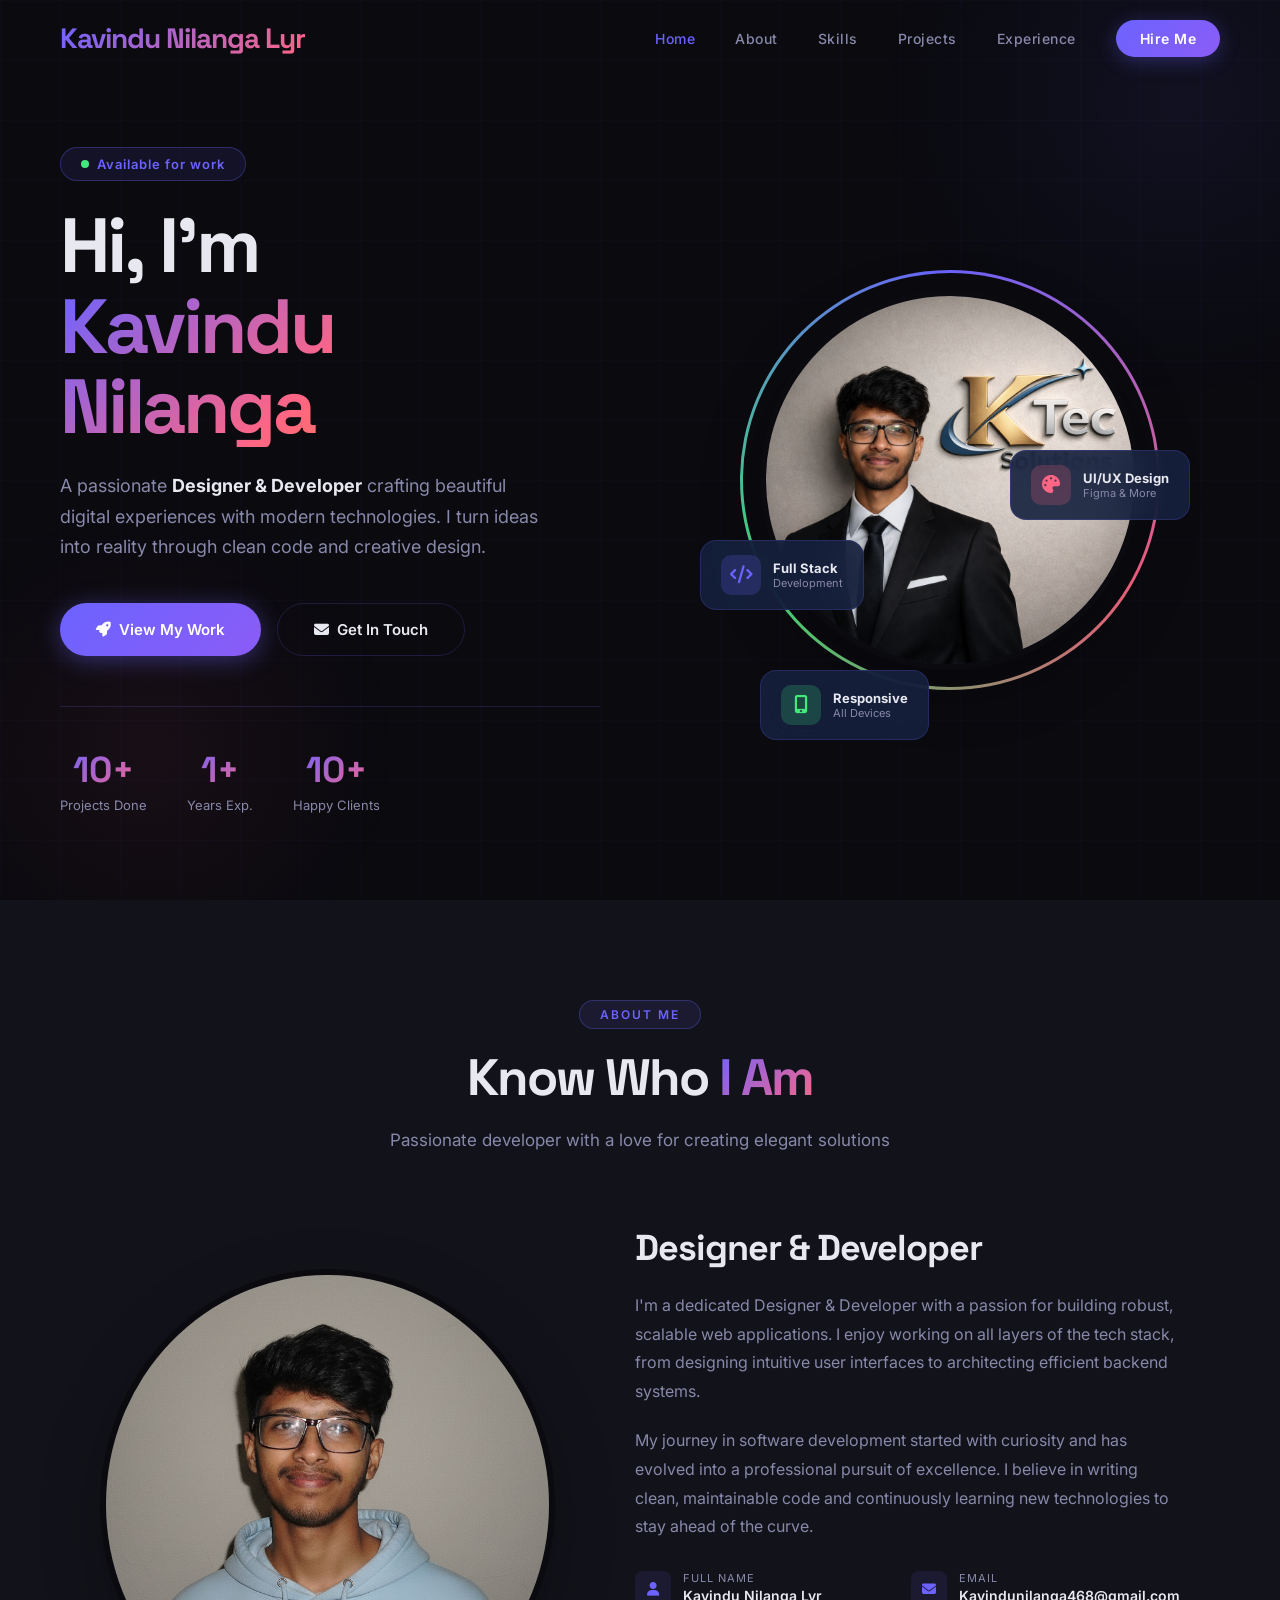
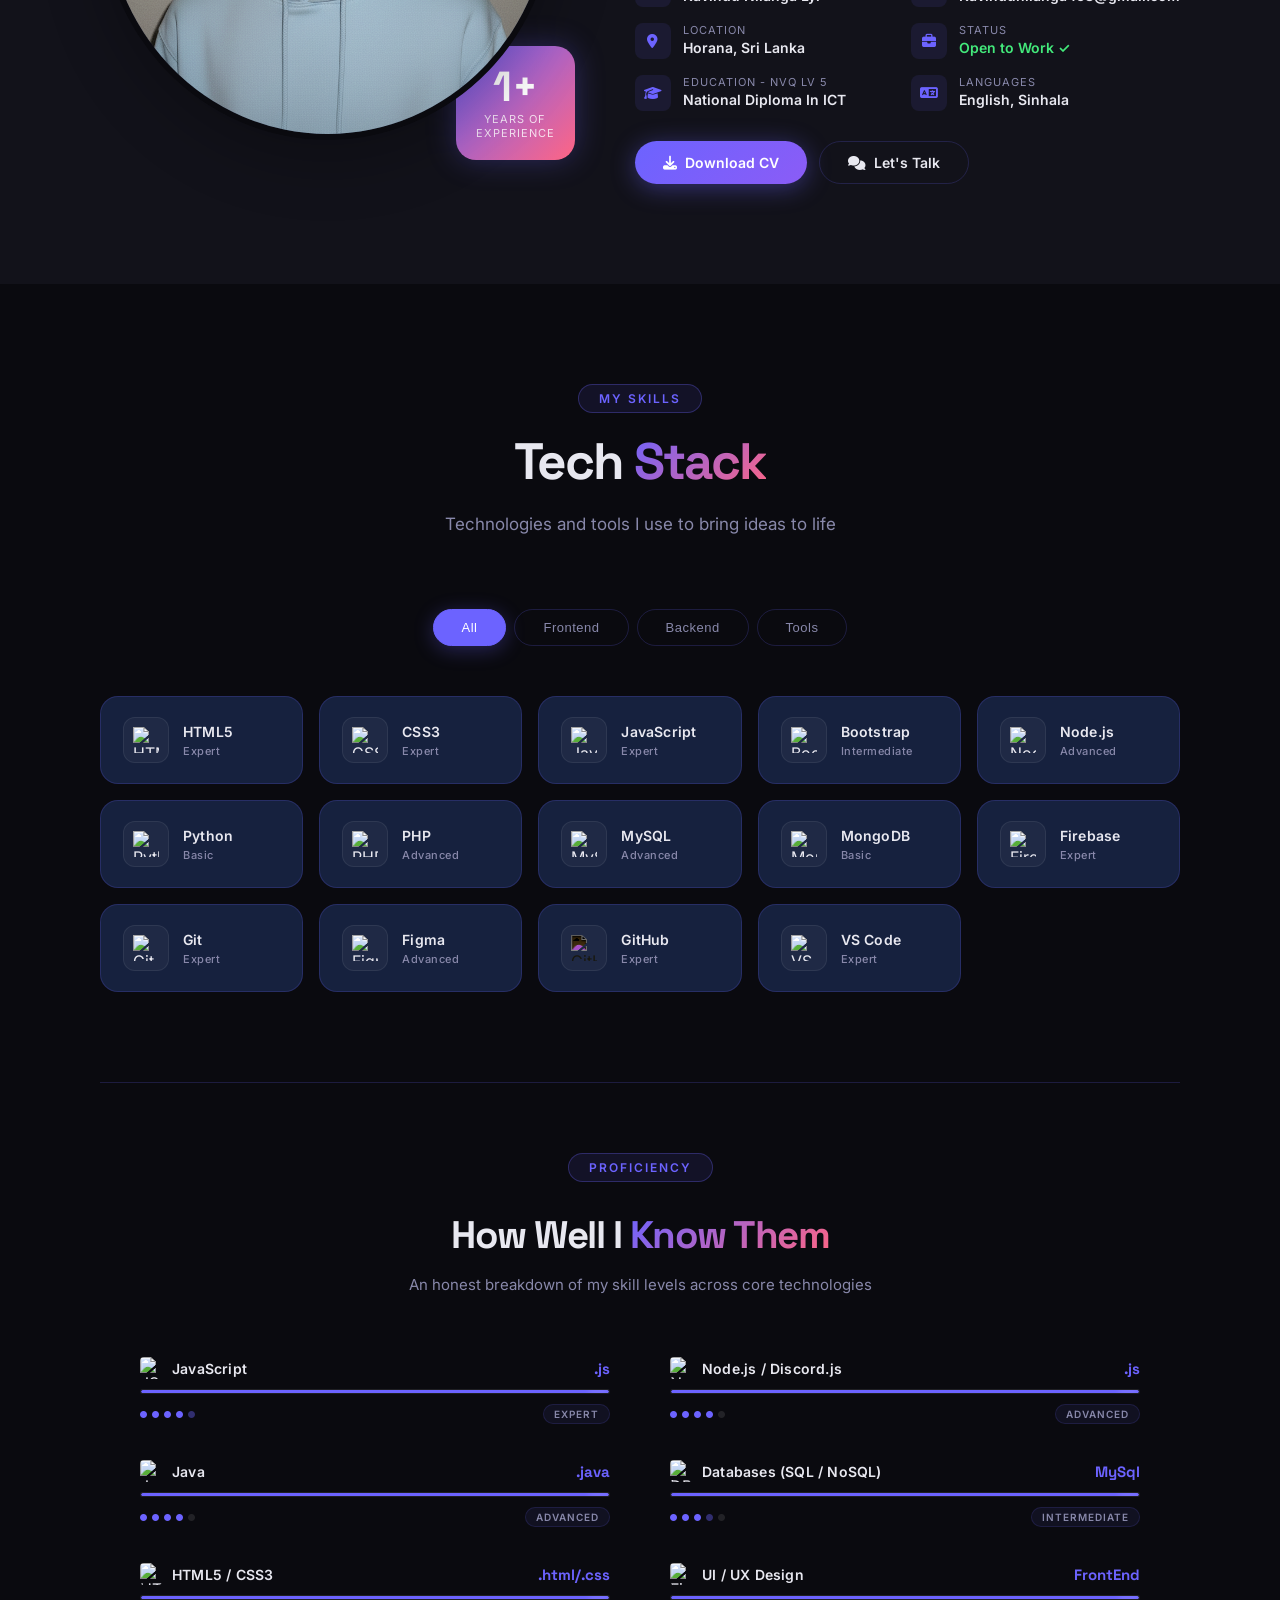
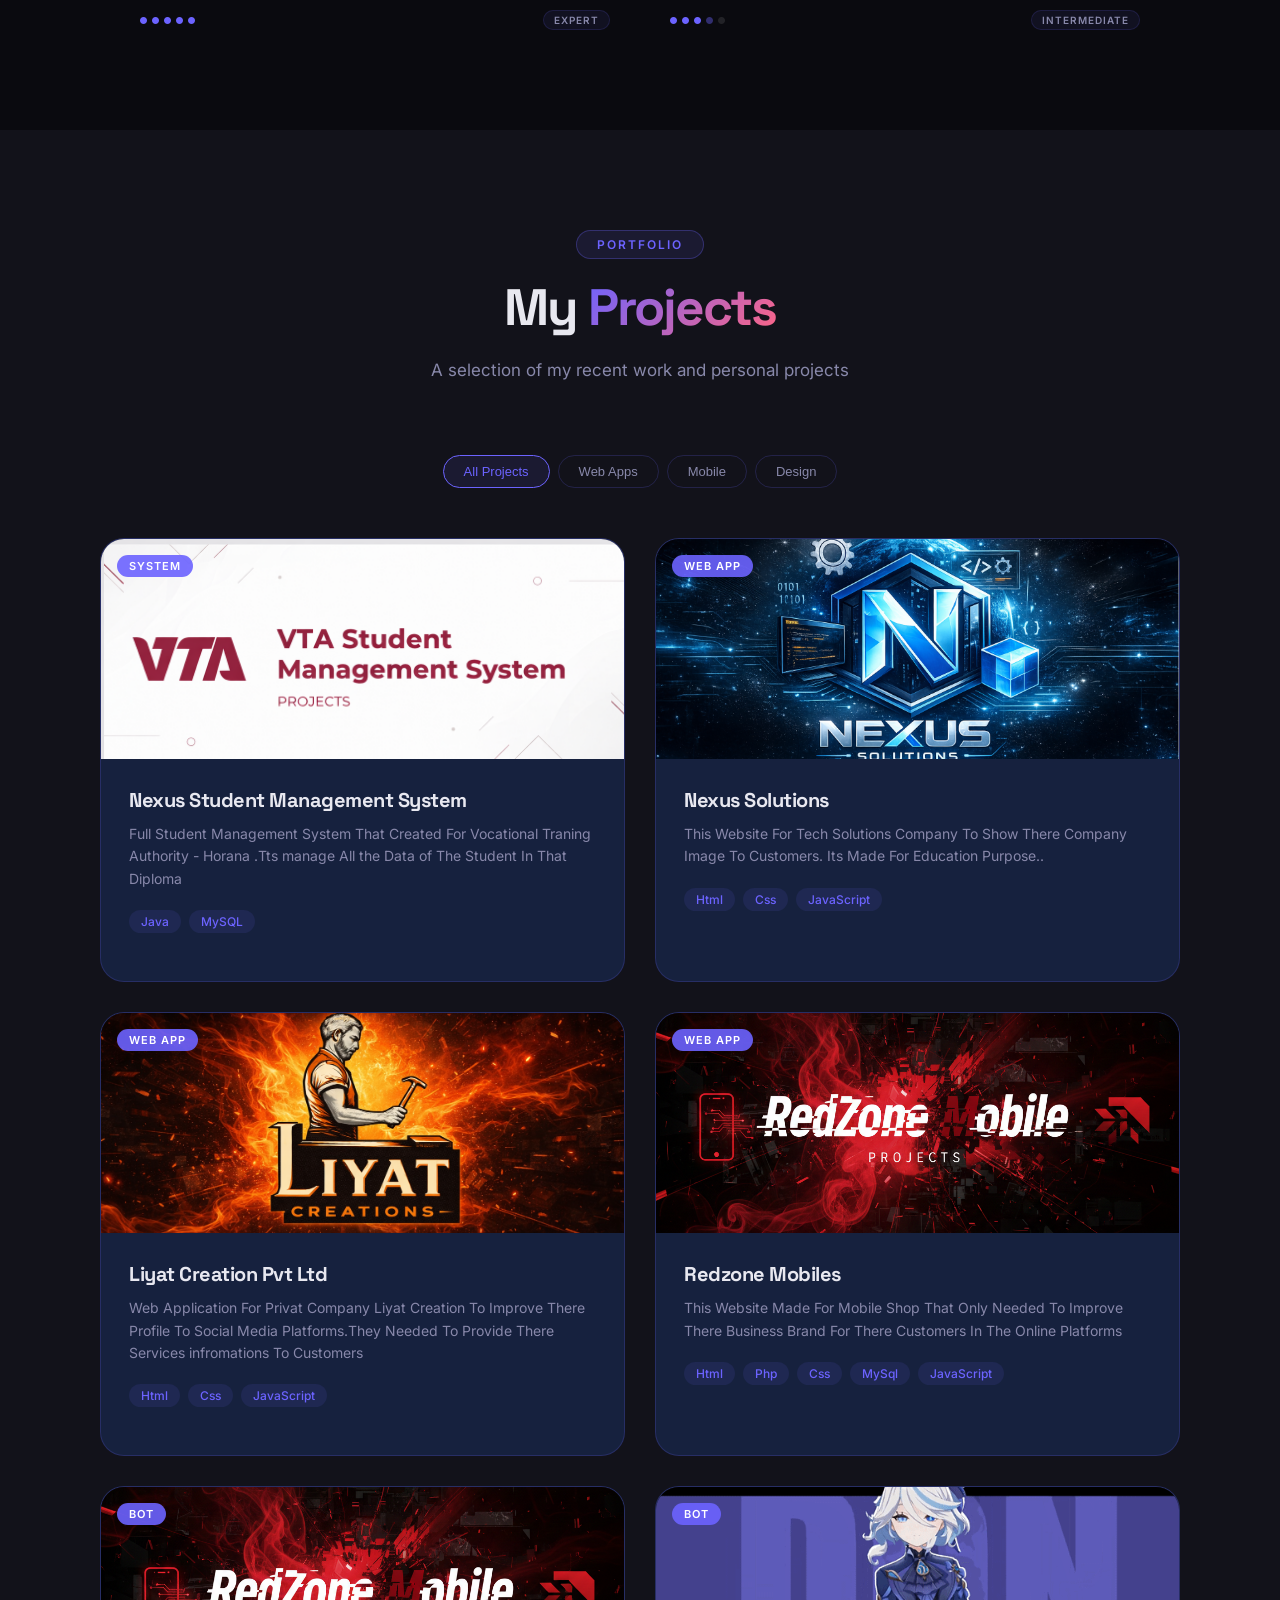
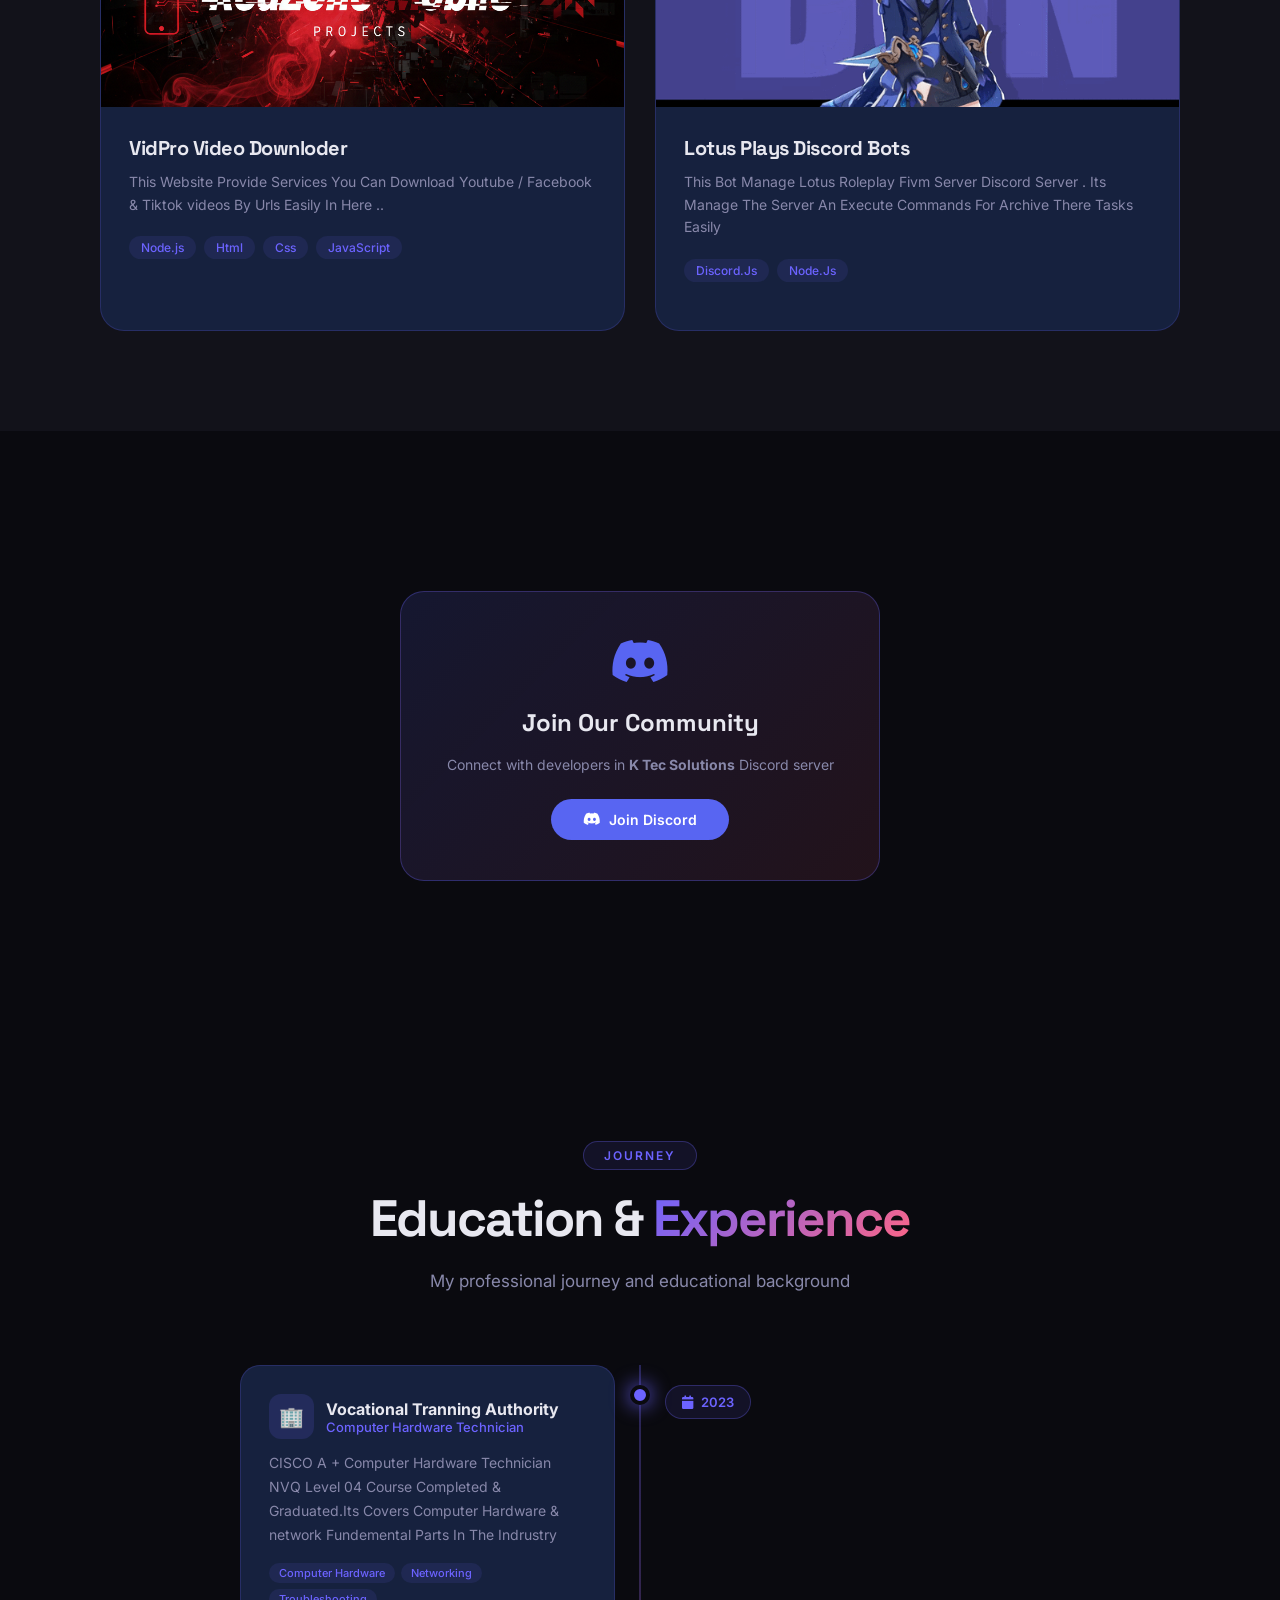
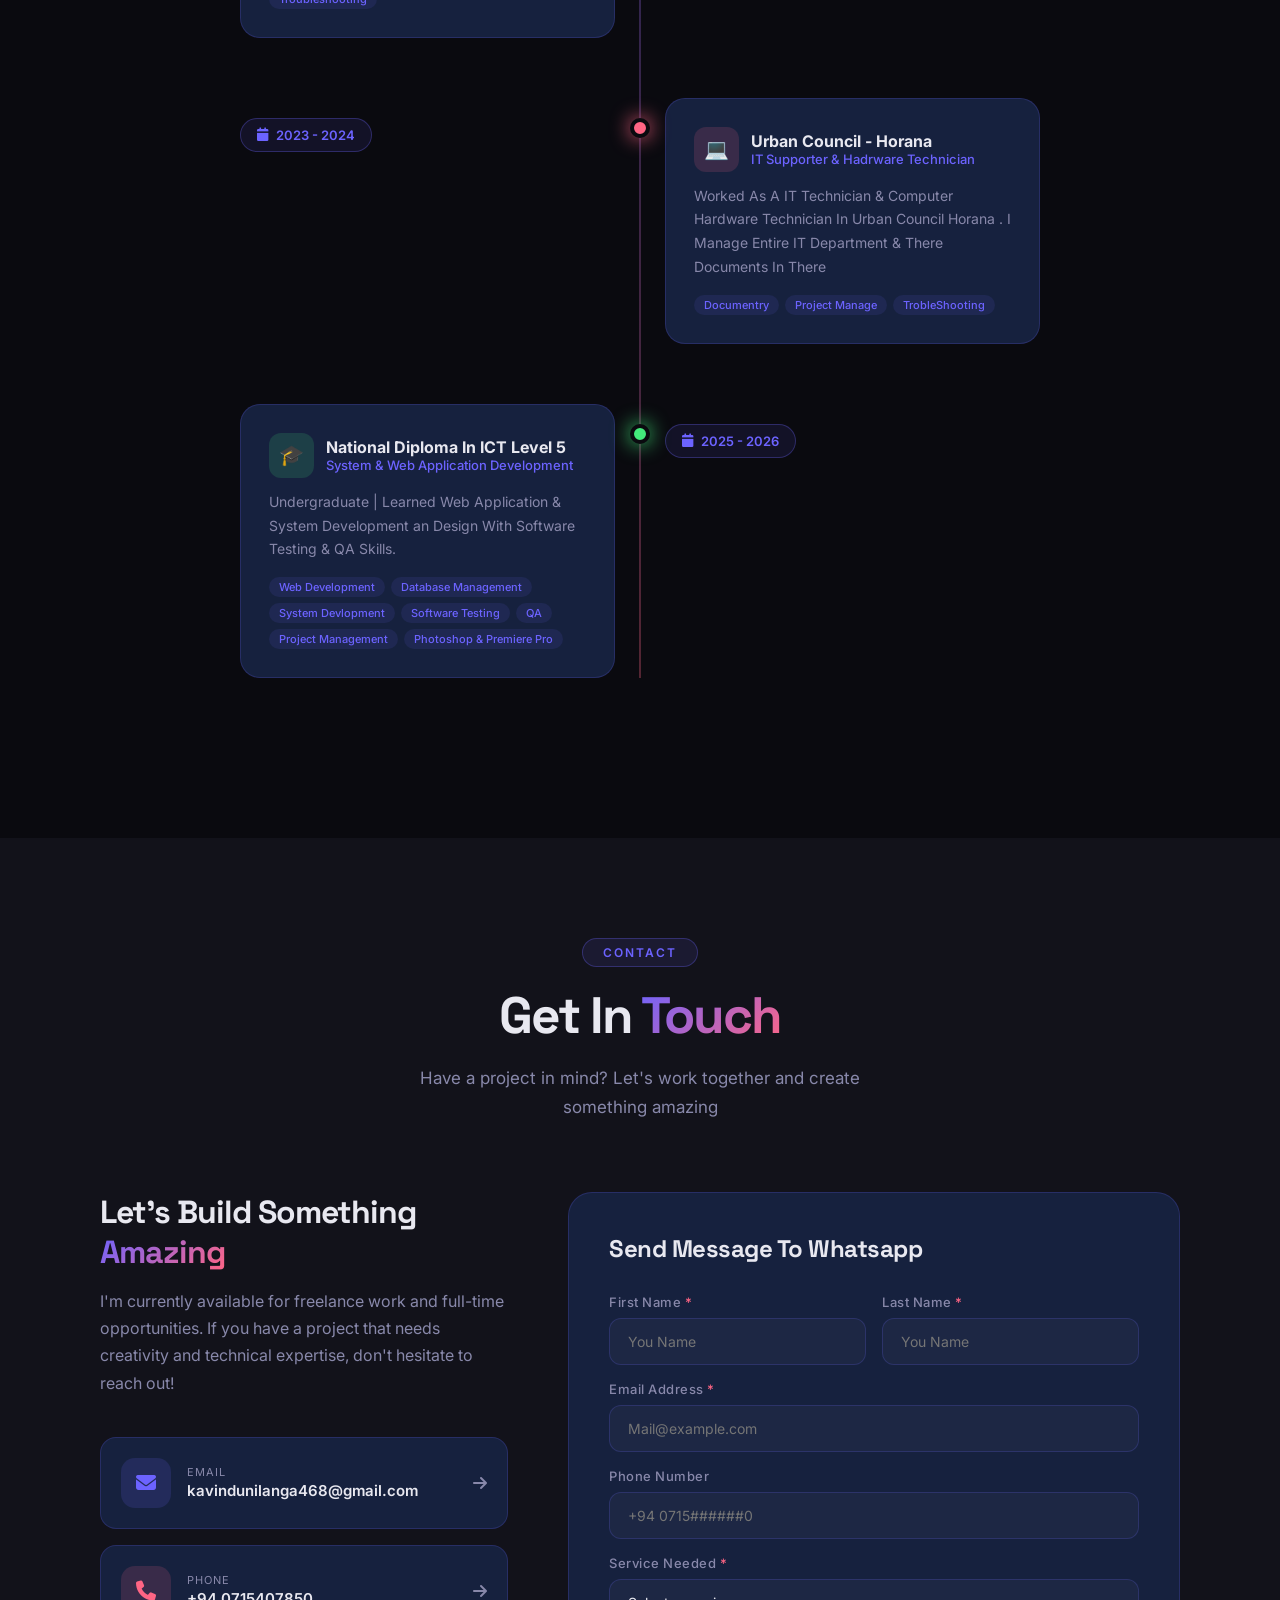
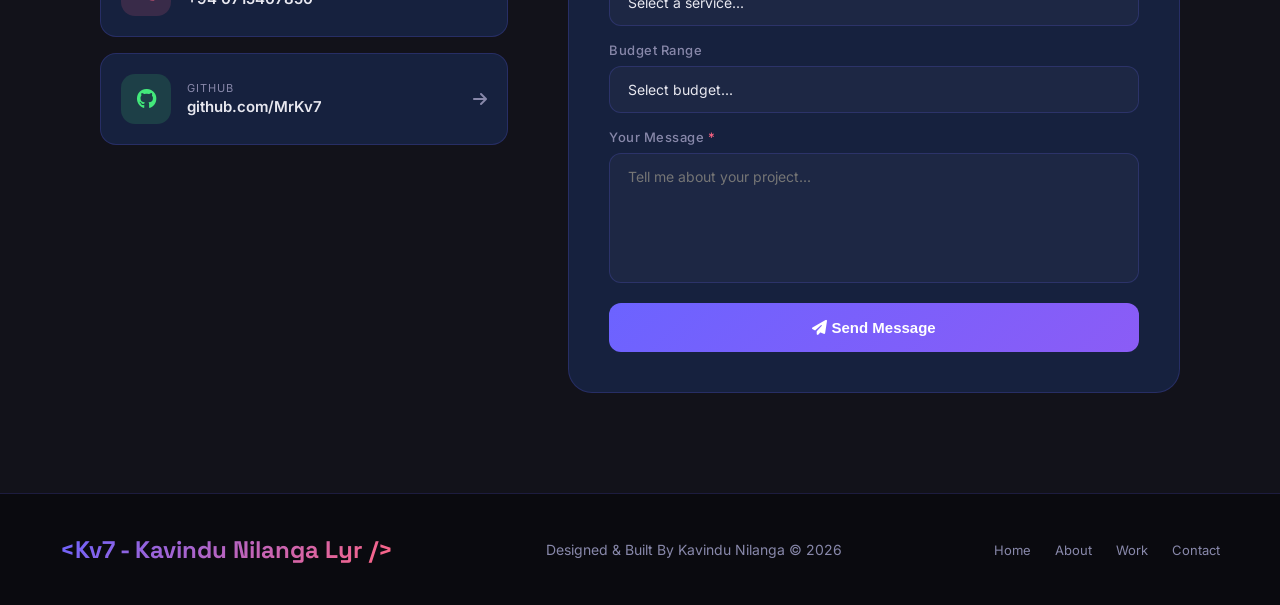
==== index.html @ 85ad3fba "My PortfolioMe New Version" ====
<!DOCTYPE html>
<html lang="en">
<head>
    <meta charset="UTF-8">
    <meta name="viewport" content="width=device-width, initial-scale=1.0">
    <title>Portfolio | Full Stack Developer</title>
    <link rel="Kts.png" href="Kts.png" type="image/x-icon">
    <link href="https://fonts.googleapis.com/css2?family=Inter:wght@300;400;500;600;700;800;900&family=Space+Grotesk:wght@300;400;500;600;700&display=swap" rel="stylesheet">
    <link rel="stylesheet" href="https://cdnjs.cloudflare.com/ajax/libs/font-awesome/6.4.0/css/all.min.css">
    <link rel="stylesheet" href="styles.css">
</head>
<body>

    <!-- ═══════════════════════════════════════ -->
    <!--           BACKGROUND FX                -->
    <!-- ═══════════════════════════════════════ -->
    <div class="grid-bg"></div>
    <div class="bg-animation"></div>
    <div class="particles" id="particles"></div> 

    <!-- ═══════════════════════════════════════ -->
    <!--            NAVIGATION                  -->
    <!-- ═══════════════════════════════════════ -->
    <nav id="navbar">
        <a href="#hero" class="logo">Kavindu Nilanga Lyr </a>
        <ul class="nav-links">
            <li><a href="#hero">Home</a></li>
            <li><a href="#about">About</a></li>
            <li><a href="#skills">Skills</a></li>
            <li><a href="#projects">Projects</a></li>
            <li><a href="#experience">Experience</a></li>
            <li><a href="#contact" class="nav-cta">Hire Me</a></li>
        </ul>
        <div class="hamburger" id="hamburger">
            <span></span>
            <span></span>
            <span></span>
        </div>
    </nav>

    <!-- ═══════════════════════════════════════ -->
    <!--           MOBILE MENU                  -->
    <!-- ═══════════════════════════════════════ -->
    <div class="mobile-menu" id="mobileMenu">
        <button class="mobile-close" id="mobileClose">
            <i class="fas fa-times"></i>
        </button>
        <a href="#hero"       onclick="closeMobileMenu()">Home</a>
        <a href="#about"      onclick="closeMobileMenu()">About</a>
        <a href="#skills"     onclick="closeMobileMenu()">Skills</a>
        <a href="#projects"   onclick="closeMobileMenu()">Projects</a>
        <a href="#experience" onclick="closeMobileMenu()">Experience</a>
        <a href="#contact"    onclick="closeMobileMenu()">Contact</a>
    </div>

    <!-- ═══════════════════════════════════════ -->
    <!--           HERO SECTION                 -->
    <!-- ═══════════════════════════════════════ -->
    <section id="hero">
        <div class="hero-content">
            <div class="hero-text">
                <div class="hero-badge">
                    <span class="dot"></span>
                    Available for work
                </div>
                <h1 class="hero-title">
                    <span class="line1">Hi, I'm</span>
                    <span class="line2" id="typewriter"></span>
                </h1>
                <p class="hero-subtitle">
                    A passionate <strong>Designer & Developer</strong> crafting
                    beautiful digital experiences with modern technologies.
                    I turn ideas into reality through clean code and creative design.
                </p>
                <div class="hero-buttons">
                    <a href="#projects" class="btn-primary">
                        <i class="fas fa-rocket"></i> View My Work
                    </a>
                    <a href="#contact" class="btn-secondary">
                        <i class="fas fa-envelope"></i> Get In Touch
                    </a>
                </div>
                <div class="hero-stats">
                    <div class="stat">
                        <div class="stat-number" data-count="10">0</div>
                        <div class="stat-label">Projects Done</div>
                    </div>
                    <div class="stat">
                        <div class="stat-number" data-count="1">0</div>
                        <div class="stat-label">Years Exp.</div>
                    </div>
                    <div class="stat">
                        <div class="stat-number" data-count="10">0</div>
                        <div class="stat-label">Happy Clients</div>
                    </div>
                </div>
            </div>
            <div class="hero-visual">
                <div class="avatar-container">
                    <div class="avatar-ring"></div>
                    <div class="avatar-placeholder">
                        <img src="Images/K Tec Kv.png" alt="Developer Avatar">
                    </div>
                    <div class="floating-card">
                        <div class="fc-icon blue"><i class="fas fa-code"></i></div>
                        <div class="fc-text">
                            <div class="title">Full Stack</div>
                            <div class="sub">Development</div>
                        </div>
                    </div>
                    <div class="floating-card">
                        <div class="fc-icon pink"><i class="fas fa-palette"></i></div>
                        <div class="fc-text">
                            <div class="title">UI/UX Design</div>
                            <div class="sub">Figma & More</div>
                        </div>
                    </div>
                    <div class="floating-card">
                        <div class="fc-icon green"><i class="fas fa-mobile-alt"></i></div>
                        <div class="fc-text">
                            <div class="title">Responsive</div>
                            <div class="sub">All Devices</div>
                        </div>
                    </div>
                </div>
            </div>
        </div>
    </section>

    <!-- ═══════════════════════════════════════ -->
    <!--           ABOUT SECTION                -->
    <!-- ═══════════════════════════════════════ -->
    <section id="about">
        <div class="container">
            <div class="section-header reveal">
                <div class="section-tag">About Me</div>
                <h2 class="section-title">Know Who <span>I Am</span></h2>
                <p class="section-subtitle">Passionate developer with a love for creating elegant solutions</p>
            </div>
            <div class="about-grid">
                <div class="about-image-wrapper reveal-left">
                    
                    <div class="avatar-placeholder">
                        <img src="Images/ProfilePic.png" alt="Developer Avatar">
                    </div>
                    <div class="experience-badge">
                        <div class="num">1+</div>
                        <div class="text">Years of<br>Experience</div>
                    </div>
                </div>
                <div class="about-text reveal-right">
                    <h3>Designer & Developer</h3>
                    <p>
                        I'm a dedicated Designer & Developer with a passion for building
                        robust, scalable web applications. I enjoy working on all layers of
                        the tech stack, from designing intuitive user interfaces to
                        architecting efficient backend systems.
                    </p>
                    <p>
                        My journey in software development started with curiosity and
                        has evolved into a professional pursuit of excellence. I believe
                        in writing clean, maintainable code and continuously learning
                        new technologies to stay ahead of the curve.
                    </p>
                    <div class="info-grid">
                        <div class="info-item">
                            <div class="info-icon"><i class="fas fa-user"></i></div>
                            <div class="info-detail">
                                <div class="label">Full Name</div>
                                <div class="value">Kavindu Nilanga Lyr</div>
                            </div>
                        </div>
                        <div class="info-item">
                            <div class="info-icon"><i class="fas fa-envelope"></i></div>
                            <div class="info-detail">
                                <div class="label">Email</div>
                                <div class="value">Kavindunilanga468@gmail.com</div>
                            </div>
                        </div>
                        <div class="info-item">
                            <div class="info-icon"><i class="fas fa-map-marker-alt"></i></div>
                            <div class="info-detail">
                                <div class="label">Location</div>
                                <div class="value">Horana, Sri Lanka</div>
                            </div>
                        </div>
                        <div class="info-item">
                            <div class="info-icon"><i class="fas fa-briefcase"></i></div>
                            <div class="info-detail">
                                <div class="label">Status</div>
                                <div class="value open-status">Open to Work ✓</div>
                            </div>
                        </div>
                        <div class="info-item">
                            <div class="info-icon"><i class="fas fa-graduation-cap"></i></div>
                            <div class="info-detail">
                                <div class="label">Education - NVQ Lv 5 </div>
                                <div class="value">National Diploma In ICT </div>
                            </div>
                        </div>
                        <div class="info-item">
                            <div class="info-icon"><i class="fas fa-language"></i></div>
                            <div class="info-detail">
                                <div class="label">Languages</div>
                                <div class="value">English, Sinhala</div>
                            </div>
                        </div>
                    </div>
                    <div class="about-buttons">
                        <a href="Kavindu Nilanga Lyr (1).pdf" target="_blank" class="btn-primary btn-sm">
                            <i class="fas fa-download"></i> Download CV
                        </a>
                        <a href="https://wa.me/94715407850" target="_blank" class="btn-secondary btn-sm">
                            <i class="fas fa-comments"></i> Let's Talk
                        </a>
                    </div>
                </div>
            </div>
        </div>
    </section>

    <!-- ═══════════════════════════════════════ -->
    <!--           SKILLS SECTION               -->
    <!-- ═══════════════════════════════════════ -->
    <section id="skills">
        <div class="container">
            <div class="section-header reveal">
                <div class="section-tag">My Skills</div>
                <h2 class="section-title">Tech <span>Stack</span></h2>
                <p class="section-subtitle">Technologies and tools I use to bring ideas to life</p>
            </div>
            <div class="skills-tabs reveal">
                <button class="tab-btn active" onclick="showSkills('all', this)">All</button>
                <button class="tab-btn" onclick="showSkills('frontend', this)">Frontend</button>
                <button class="tab-btn" onclick="showSkills('backend', this)">Backend</button>
                <button class="tab-btn" onclick="showSkills('tools', this)">Tools</button>
            </div>
            <div class="skills-grid reveal" id="skillsGrid">
                <!-- FRONTEND -->
                <div class="skill-card" data-category="frontend">
                    <div class="skill-card-inner">
                        <div class="skill-icon-wrap">
                            <img src="https://cdn.jsdelivr.net/gh/devicons/devicon/icons/html5/html5-original.svg" alt="HTML5">
                        </div>
                        <div class="skill-info">
                            <span class="skill-name">HTML5</span>
                            <span class="skill-badge">Expert</span>
                        </div>
                    </div>
                    <div class="skill-hover-line"></div>
                </div>
                <div class="skill-card" data-category="frontend">
                    <div class="skill-card-inner">
                        <div class="skill-icon-wrap">
                            <img src="https://cdn.jsdelivr.net/gh/devicons/devicon/icons/css3/css3-original.svg" alt="CSS3">
                        </div>
                        <div class="skill-info">
                            <span class="skill-name">CSS3</span>
                            <span class="skill-badge">Expert</span>
                        </div>
                    </div>
                    <div class="skill-hover-line"></div>
                </div>
                <div class="skill-card" data-category="frontend">
                    <div class="skill-card-inner">
                        <div class="skill-icon-wrap">
                            <img src="https://cdn.jsdelivr.net/gh/devicons/devicon/icons/javascript/javascript-original.svg" alt="JavaScript">
                        </div>
                        <div class="skill-info">
                            <span class="skill-name">JavaScript</span>
                            <span class="skill-badge">Expert</span>
                        </div>
                    </div>
                    <div class="skill-hover-line"></div>
                </div>
                <!-- <div class="skill-card" data-category="frontend">
                    <div class="skill-card-inner">
                        <div class="skill-icon-wrap">
                            <img src="https://cdn.jsdelivr.net/gh/devicons/devicon/icons/react/react-original.svg" alt="React">
                        </div>
                        <div class="skill-info">
                            <span class="skill-name">React</span>
                            <span class="skill-badge">Advanced</span>
                        </div>
                    </div>
                    <div class="skill-hover-line"></div>
                </div> -->
                <!-- <div class="skill-card" data-category="frontend">
                    <div class="skill-card-inner">
                        <div class="skill-icon-wrap">
                            <img src="https://cdn.jsdelivr.net/gh/devicons/devicon/icons/vuejs/vuejs-original.svg" alt="Vue.js">
                        </div>
                        <div class="skill-info">
                            <span class="skill-name">Vue.js</span>
                            <span class="skill-badge">Intermediate</span>
                        </div>
                    </div>
                    <div class="skill-hover-line"></div>
                </div> -->
                <div class="skill-card" data-category="frontend">
                    <div class="skill-card-inner">
                        <div class="skill-icon-wrap">
                            <img src="https://cdn.jsdelivr.net/gh/devicons/devicon/icons/bootstrap/bootstrap-original.svg" alt="Bootstrap">
                        </div>
                        <div class="skill-info">
                            <span class="skill-name">Bootstrap</span>
                            <span class="skill-badge">Intermediate</span>
                        </div>
                    </div>
                    <div class="skill-hover-line"></div>
                </div>
                <!-- <div class="skill-card" data-category="frontend">
                    <div class="skill-card-inner">
                        <div class="skill-icon-wrap">
                            <img src="https://cdn.jsdelivr.net/gh/devicons/devicon/icons/typescript/typescript-original.svg" alt="TypeScript">
                        </div>
                        <div class="skill-info">
                            <span class="skill-name">TypeScript</span>
                            <span class="skill-badge">Advanced</span>
                        </div>
                    </div>
                    <div class="skill-hover-line"></div>
                </div> -->
                <!-- BACKEND -->
                <div class="skill-card" data-category="backend">
                    <div class="skill-card-inner">
                        <div class="skill-icon-wrap">
                            <img src="https://cdn.jsdelivr.net/gh/devicons/devicon/icons/nodejs/nodejs-original.svg" alt="Node.js">
                        </div>
                        <div class="skill-info">
                            <span class="skill-name">Node.js</span>
                            <span class="skill-badge">Advanced</span>
                        </div>
                    </div>
                    <div class="skill-hover-line"></div>
                </div>
                <div class="skill-card" data-category="backend">
                    <div class="skill-card-inner">
                        <div class="skill-icon-wrap">
                            <img src="https://cdn.jsdelivr.net/gh/devicons/devicon/icons/python/python-original.svg" alt="Python">
                        </div>
                        <div class="skill-info">
                            <span class="skill-name">Python</span>
                            <span class="skill-badge">Basic</span>
                        </div>
                    </div>
                    <div class="skill-hover-line"></div>
                </div>
                <div class="skill-card" data-category="backend">
                    <div class="skill-card-inner">
                        <div class="skill-icon-wrap">
                            <img src="https://cdn.jsdelivr.net/gh/devicons/devicon/icons/php/php-original.svg" alt="PHP">
                        </div>
                        <div class="skill-info">
                            <span class="skill-name">PHP</span>
                            <span class="skill-badge">Advanced</span>
                        </div>
                    </div>
                    <div class="skill-hover-line"></div>
                </div>
                <div class="skill-card" data-category="backend">
                    <div class="skill-card-inner">
                        <div class="skill-icon-wrap">
                            <img src="https://cdn.jsdelivr.net/gh/devicons/devicon/icons/mysql/mysql-original.svg" alt="MySQL">
                        </div>
                        <div class="skill-info">
                            <span class="skill-name">MySQL</span>
                            <span class="skill-badge">Advanced</span>
                        </div>
                    </div>
                    <div class="skill-hover-line"></div>
                </div>
                <div class="skill-card" data-category="backend">
                    <div class="skill-card-inner">
                        <div class="skill-icon-wrap">
                            <img src="https://cdn.jsdelivr.net/gh/devicons/devicon/icons/mongodb/mongodb-original.svg" alt="MongoDB">
                        </div>
                        <div class="skill-info">
                            <span class="skill-name">MongoDB</span>
                            <span class="skill-badge">Basic</span>
                        </div>
                    </div>
                    <div class="skill-hover-line"></div>
                </div>
                <div class="skill-card" data-category="backend">
                    <div class="skill-card-inner">
                        <div class="skill-icon-wrap">
                            <img src="https://cdn.jsdelivr.net/gh/devicons/devicon/icons/firebase/firebase-plain.svg" alt="Firebase">
                        </div>
                        <div class="skill-info">
                            <span class="skill-name">Firebase</span>
                            <span class="skill-badge">Expert</span>
                        </div>
                    </div>
                    <div class="skill-hover-line"></div>
                </div>
                <!-- <div class="skill-card" data-category="backend">
                    <div class="skill-card-inner">
                        <div class="skill-icon-wrap">
                            <img src="https://cdn.jsdelivr.net/gh/devicons/devicon/icons/express/express-original.svg" alt="Express" style="filter:invert(1);">
                        </div>
                        <div class="skill-info">
                            <span class="skill-name">Express</span>
                            <span class="skill-badge">Advanced</span>
                        </div>
                    </div>
                    <div class="skill-hover-line"></div>
                </div> -->
                <!-- TOOLS -->
                <div class="skill-card" data-category="tools">
                    <div class="skill-card-inner">
                        <div class="skill-icon-wrap">
                            <img src="https://cdn.jsdelivr.net/gh/devicons/devicon/icons/git/git-original.svg" alt="Git">
                        </div>
                        <div class="skill-info">
                            <span class="skill-name">Git</span>
                            <span class="skill-badge">Expert</span>
                        </div>
                    </div>
                    <div class="skill-hover-line"></div>
                </div>
                <!-- <div class="skill-card" data-category="tools">
                    <div class="skill-card-inner">
                        <div class="skill-icon-wrap">
                            <img src="https://cdn.jsdelivr.net/gh/devicons/devicon/icons/docker/docker-original.svg" alt="Docker">
                        </div>
                        <div class="skill-info">
                            <span class="skill-name">Docker</span>
                            <span class="skill-badge">Intermediate</span>
                        </div>
                    </div>
                    <div class="skill-hover-line"></div>
                </div> -->
                <div class="skill-card" data-category="tools">
                    <div class="skill-card-inner">
                        <div class="skill-icon-wrap">
                            <img src="https://cdn.jsdelivr.net/gh/devicons/devicon/icons/figma/figma-original.svg" alt="Figma">
                        </div>
                        <div class="skill-info">
                            <span class="skill-name">Figma</span>
                            <span class="skill-badge">Advanced</span>
                        </div>
                    </div>
                    <div class="skill-hover-line"></div>
                </div>
                <!-- <div class="skill-card" data-category="tools">
                    <div class="skill-card-inner">
                        <div class="skill-icon-wrap">
                            <img src="https://cdn.jsdelivr.net/gh/devicons/devicon/icons/amazonwebservices/amazonwebservices-original.svg" alt="AWS">
                        </div>
                        <div class="skill-info">
                            <span class="skill-name">AWS</span>
                            <span class="skill-badge">Intermediate</span>
                        </div>
                    </div>
                    <div class="skill-hover-line"></div>
                </div> -->
                <div class="skill-card" data-category="tools">
                    <div class="skill-card-inner">
                        <div class="skill-icon-wrap">
                            <img src="https://cdn.jsdelivr.net/gh/devicons/devicon/icons/github/github-original.svg" alt="GitHub" style="filter:invert(1);">
                        </div>
                        <div class="skill-info">
                            <span class="skill-name">GitHub</span>
                            <span class="skill-badge">Expert</span>
                        </div>
                    </div>
                    <div class="skill-hover-line"></div>
                </div>
                <div class="skill-card" data-category="tools">
                    <div class="skill-card-inner">
                        <div class="skill-icon-wrap">
                            <img src="https://cdn.jsdelivr.net/gh/devicons/devicon/icons/vscode/vscode-original.svg" alt="VS Code">
                        </div>
                        <div class="skill-info">
                            <span class="skill-name">VS Code</span>
                            <span class="skill-badge">Expert</span>
                        </div>
                    </div>
                    <div class="skill-hover-line"></div>
                </div>
            </div>

            <!-- PROFICIENCY -->
            <div class="proficiency-section reveal">
                <div class="proficiency-header">
                    <div class="section-tag">Proficiency</div>
                    <h3 class="proficiency-title">How Well I <span>Know Them</span></h3>
                    <p class="proficiency-sub">An honest breakdown of my skill levels across core technologies</p>
                </div>
                <div class="proficiency-grid">
                    <div class="proficiency-col">
                        <div class="prof-item">
                            <div class="prof-top">
                                <div class="prof-label">
                                    <img src="https://cdn.jsdelivr.net/gh/devicons/devicon/icons/javascript/javascript-original.svg" alt="JS">
                                    <span>JavaScript </span>
                                </div>
                                <span class="prof-percent">.js</span>
                            </div>
                            <div class="prof-track"><div class="prof-fill" data-width="100"></div></div>
                            <div class="prof-meta">
                                <span class="prof-dots">
                                    <i class="fas fa-circle filled"></i>
                                    <i class="fas fa-circle filled"></i>
                                    <i class="fas fa-circle filled"></i>
                                    <i class="fas fa-circle filled"></i>
                                    <i class="fas fa-circle half"></i>
                                </span>
                                <span class="prof-tag">Expert</span>
                            </div>
                        </div>
                        <div class="prof-item">
                            <div class="prof-top">
                                <div class="prof-label">
                                    <img src="https://cdn.jsdelivr.net/gh/devicons/devicon/icons/java/java-original.svg" alt="Java">
                                    <span>Java</span>
                                </div>
                                <span class="prof-percent">.java</span>
                            </div>
                            <div class="prof-track"><div class="prof-fill" data-width="100"></div></div>
                            <div class="prof-meta">
                                <span class="prof-dots">
                                    <i class="fas fa-circle filled"></i>
                                    <i class="fas fa-circle filled"></i>
                                    <i class="fas fa-circle filled"></i>
                                    <i class="fas fa-circle filled"></i>
                                    <i class="fas fa-circle empty"></i>
                                </span>
                                <span class="prof-tag">Advanced</span>
                            </div>
                        </div>
                        <div class="prof-item">
                            <div class="prof-top">
                                <div class="prof-label">
                                    <img src="https://cdn.jsdelivr.net/gh/devicons/devicon/icons/html5/html5-original.svg" alt="HTML">
                                    <span>HTML5 / CSS3</span>
                                </div>
                                <span class="prof-percent">.html/.css<span>
                            </div>
                            <div class="prof-track"><div class="prof-fill" data-width="100"></div></div>
                            <div class="prof-meta">
                                <span class="prof-dots">
                                    <i class="fas fa-circle filled"></i>
                                    <i class="fas fa-circle filled"></i>
                                    <i class="fas fa-circle filled"></i>
                                    <i class="fas fa-circle filled"></i>
                                    <i class="fas fa-circle filled"></i>
                                </span>
                                <span class="prof-tag">Expert</span>
                            </div>
                        </div>
                    </div>
                    <div class="proficiency-col">
                        <div class="prof-item">
                            <div class="prof-top">
                                <div class="prof-label">
                                    <img src="https://cdn.jsdelivr.net/gh/devicons/devicon/icons/nodejs/nodejs-original.svg" alt="Node">
                                    <span>Node.js / Discord.js</span>
                                </div>
                                <span class="prof-percent">.js</span>
                            </div>
                            <div class="prof-track"><div class="prof-fill" data-width="100"></div></div>
                            <div class="prof-meta">
                                <span class="prof-dots">
                                    <i class="fas fa-circle filled"></i>
                                    <i class="fas fa-circle filled"></i>
                                    <i class="fas fa-circle filled"></i>
                                    <i class="fas fa-circle filled"></i>
                                    <i class="fas fa-circle empty"></i>
                                </span>
                                <span class="prof-tag">Advanced</span>
                            </div>
                        </div>
                        <div class="prof-item">
                            <div class="prof-top">
                                <div class="prof-label">
                                    <img src="https://cdn.jsdelivr.net/gh/devicons/devicon/icons/mysql/mysql-original.svg" alt="DB">
                                    <span>Databases (SQL / NoSQL)</span>
                                </div>
                                <span class="prof-percent">MySql</span>
                            </div>
                            <div class="prof-track"><div class="prof-fill" data-width="100"></div></div>
                            <div class="prof-meta">
                                <span class="prof-dots">
                                    <i class="fas fa-circle filled"></i>
                                    <i class="fas fa-circle filled"></i>
                                    <i class="fas fa-circle filled"></i>
                                    <i class="fas fa-circle half"></i>
                                    <i class="fas fa-circle empty"></i>
                                </span>
                                <span class="prof-tag">Intermediate</span>
                            </div>
                        </div>
                        <div class="prof-item">
                            <div class="prof-top">
                                <div class="prof-label">
                                    <img src="https://cdn.jsdelivr.net/gh/devicons/devicon/icons/figma/figma-original.svg" alt="Figma">
                                    <span>UI / UX Design</span>
                                </div>
                                <span class="prof-percent">FrontEnd </span>
                            </div>
                            <div class="prof-track"><div class="prof-fill" data-width="100"></div></div>
                            <div class="prof-meta">
                                <span class="prof-dots">
                                    <i class="fas fa-circle filled"></i>
                                    <i class="fas fa-circle filled"></i>
                                    <i class="fas fa-circle filled"></i>
                                    <i class="fas fa-circle half"></i>
                                    <i class="fas fa-circle empty"></i>
                                </span>
                                <span class="prof-tag">Intermediate</span>
                            </div>
                        </div>
                    </div>
                </div>
            </div>
        </div>
    </section>

    <!-- ═══════════════════════════════════════ -->
    <!--          PROJECTS SECTION              -->
    <!-- ═══════════════════════════════════════ -->
    <section id="projects">
        <div class="container">
            <div class="section-header reveal">
                <div class="section-tag">Portfolio</div>
                <h2 class="section-title">My <span>Projects</span></h2>
                <p class="section-subtitle">A selection of my recent work and personal projects</p>
            </div>
            <div class="projects-filter reveal">
                <button class="filter-btn active" onclick="filterProjects('all', this)">All Projects</button>
                <button class="filter-btn" onclick="filterProjects('web', this)">Web Apps</button>
                <button class="filter-btn" onclick="filterProjects('mobile', this)">Mobile</button>
                <button class="filter-btn" onclick="filterProjects('design', this)">Design</button>
            </div>
            <div class="projects-grid" id="projectsGrid">
                <div class="project-card reveal" data-category="system">
                    <div class="project-img">
                        <img src="Images/VTA.png" alt="Nexus Student Management System" class="project-img-src">
                        <!-- <div class="project-overlay">
                            <a href="#" class="overlay-btn"><i class="fas fa-eye"></i></a>
                            <a href="#" class="overlay-btn"><i class="fab fa-github"></i></a>
                        </div> -->
                        <span class="project-badge">System </span>
                    </div>
                    <div class="project-body">
                        <h3 class="project-title">Nexus Student Management System</h3>
                        <p class="project-desc">Full Student Management System That Created For Vocational Traning Authority - Horana .Tts manage All the Data of The Student In That Diploma </p>
                        <div class="project-tags">
                            <span class="project-tag">Java</span>
                            <span class="project-tag">MySQL</span>
                            
                        </div>
                        <!-- <div class="project-links">
                            <a href="#" class="project-link demo">Live Demo</a>
                            <a href="#" class="project-link code"><i class="fab fa-github"></i> Code</a>
                        </div> -->
                    </div>
                </div>

                <div class="project-card reveal" data-category="web">
                    <div class="project-img">
                        <img src="Images/Nexus.png" alt="Nexus Solutions" class="project-img-src">
                        <!-- <div class="project-overlay">
                            <a href="#" class="overlay-btn"><i class="fas fa-eye"></i></a>
                            <a href="#" class="overlay-btn"><i class="fab fa-github"></i></a>
                        </div> -->
                        <span class="project-badge">Web App</span>
                    </div>
                    <div class="project-body">
                        <h3 class="project-title">Nexus Solutions</h3>
                        <p class="project-desc">This Website For Tech Solutions Company To Show There Company Image To Customers. Its Made For Education Purpose..  </p>
                        <div class="project-tags">
                            <span class="project-tag">Html</span>
                            <span class="project-tag">Css</span>
                            <span class="project-tag">JavaScript</span>
                            
                        </div>
                        <!-- <div class="project-links">
                            <a href="#" class="project-link demo">Live Demo</a>
                            <a href="#" class="project-link code"><i class="fab fa-github"></i> Code</a>
                        </div> -->
                    </div>
                </div>

                <div class="project-card reveal" data-category="web">
                    <div class="project-img">
                        <img src="Images/Liyatt.png" alt="Liyat Creation" class="project-img-src">
                        <!-- <div class="project-overlay">
                            <a href="#" class="overlay-btn"><i class="fas fa-eye"></i></a>
                            <a href="#" class="overlay-btn"><i class="fab fa-github"></i></a>
                        </div> -->
                        <span class="project-badge">Web App</span>
                    </div>
                    <div class="project-body">
                        <h3 class="project-title">Liyat Creation Pvt Ltd</h3>
                        <p class="project-desc">Web Application For Privat Company Liyat Creation To Improve There Profile To Social Media Platforms.They Needed To Provide There Services infromations To Customers </p>
                        <div class="project-tags">
                            <span class="project-tag">Html</span>
                            <span class="project-tag">Css</span>
                            <span class="project-tag">JavaScript</span>
                        </div>
                        <!-- <div class="project-links">
                            <a href="#" class="project-link demo">App Store</a>
                            <a href="#" class="project-link code"><i class="fab fa-github"></i> Code</a>
                        </div> -->
                    </div>
                </div>
                
                <div class="project-card reveal" data-category="Web">
                    <div class="project-img">
                        <img src="Images/Redzones.png" alt="Redzone Mobiles" class="project-img-src">
                        <!-- <div class="project-overlay">
                            <a href="#" class="overlay-btn"><i class="fas fa-eye"></i></a>
                            <a href="#" class="overlay-btn"><i class="fab fa-github"></i></a>
                        </div> -->
                        <span class="project-badge">Web App</span>
                    </div>
                    <div class="project-body">
                        <h3 class="project-title">Redzone Mobiles</h3>
                        <p class="project-desc"> This Website Made For Mobile Shop That Only Needed To Improve There Business Brand For There Customers In The Online Platforms </p>
                        <div class="project-tags">
                            <span class="project-tag">Html</span>
                            <span class="project-tag">Php</span>
                            <span class="project-tag">Css</span>
                            <span class="project-tag">MySql</span>
                            <span class="project-tag">JavaScript</span>
                        </div>
                        <!-- <div class="project-links">
                            <a href="#" class="project-link demo">App Store</a>
                            <a href="#" class="project-link code"><i class="fab fa-github"></i> Code</a>
                        </div> -->
                    </div>
                </div>

                <div class="project-card reveal" data-category="web">
                    <div class="project-img">
                        <img src="Images/Redzones.png" alt="VidPro Video Downloder" class="project-img-src">
                        <!-- <div class="project-overlay">
                            <a href="#" class="overlay-btn"><i class="fas fa-eye"></i></a>
                            <a href="#" class="overlay-btn"><i class="fab fa-github"></i></a>
                        </div> -->
                        <span class="project-badge">BOT</span>
                    </div>
                    <div class="project-body">
                        <h3 class="project-title">VidPro Video Downloder</h3>
                        <p class="project-desc"> This Website Provide Services You Can Download Youtube / Facebook & Tiktok videos By Urls Easily In Here ..  </p>
                        <div class="project-tags">
                            <span class="project-tag">Node.js</span>
                            <span class="project-tag">Html</span>
                            <span class="project-tag">Css</span>
                            <span class="project-tag">JavaScript

                            
                        </div>
                        <!-- <div class="project-links">
                            <a href="#" class="project-link demo">App Store</a>
                            <a href="#" class="project-link code"><i class="fab fa-github"></i> Code</a>
                        </div> -->
                    </div>
                </div>

                <div class="project-card reveal" data-category="#">
                    <div class="project-img">
                        <img src="Images/Furina.gif" alt="Discord Bot" class="project-img-src">
                        <!-- <div class="project-overlay">
                            <a href="#" class="overlay-btn"><i class="fas fa-eye"></i></a>
                            <a href="#" class="overlay-btn"><i class="fab fa-github"></i></a>
                        </div> -->
                        <span class="project-badge">BOT</span>
                    </div>
                    <div class="project-body">
                        <h3 class="project-title">Lotus Plays Discord Bots</h3>
                        <p class="project-desc"> This Bot Manage Lotus Roleplay Fivm Server Discord Server . Its Manage The Server An Execute Commands For Archive There Tasks Easily </p>
                        <div class="project-tags">
                            <span class="project-tag">Discord.Js</span>
                            <span class="project-tag">Node.Js</span>
                            
                        </div>
                        <!-- <div class="project-links">
                            <a href="#" class="project-link demo">App Store</a>
                            <a href="#" class="project-link code"><i class="fab fa-github"></i> Code</a>
                        </div> -->
                    </div>
                </div>
                
                </div>
            </div>
        </div>
    </section>

    <!-- ═══════════════════════════════════════ -->
    <!--      DISCORD COMMUNITY SECTION         -->
    <!-- ═══════════════════════════════════════ -->
    <section id="discord">
        <div class="container">
            <div class="discord-wrapper">
                <div class="discord-content reveal">
                    <div class="discord-icon">
                        <i class="fab fa-discord"></i>
                    </div>
                    <h3 class="discord-title">Join Our Community</h3>
                    <p class="discord-desc">Connect with developers in <strong>K Tec Solutions</strong> Discord server</p>
                    <a href="https://discord.gg/WfKEebnEKG" target="_blank" class="btn-discord">
                        <i class="fab fa-discord"></i> Join Discord
                    </a>
                </div>
            </div>
        </div>
    </section>

    <!-- ═══════════════════════════════════════ -->
    <!--         EXPERIENCE SECTION             -->
    <!-- ═══════════════════════════════════════ -->
    <section id="experience">
        <div class="container">
            <div class="section-header reveal">
                <div class="section-tag">Journey</div>
                <h2 class="section-title">Education & <span>Experience</span></h2>
                <p class="section-subtitle">My professional journey and educational background</p>
            </div>
            <div class="timeline">
                <div class="timeline-item reveal">
                    <div class="timeline-content">
                        <div class="timeline-company">
                            <div class="company-logo logo-purple">🏢</div>
                            <div class="company-info">
                                <div class="name">Vocational Tranning Authority</div>
                                <div class="role">Computer Hardware Technician</div>
                            </div>
                        </div>
                        <p class="timeline-desc">CISCO A + Computer Hardware Technician NVQ Level 04 Course Completed & Graduated.Its Covers Computer Hardware & network Fundemental Parts In The Indrustry</p>
                        <div class="timeline-skills">
                            <span class="timeline-skill">Computer Hardware</span>
                            <span class="timeline-skill">Networking</span>
                            <span class="timeline-skill">Troubleshooting</span>
                        </div>
                    </div>
                    <div class="timeline-date">
                        <div class="date-badge"><i class="fas fa-calendar"></i> 2023 </div>
                    </div>
                    <div class="timeline-dot dot-purple"></div>
                </div>
                <div class="timeline-item reveal">
                    <div class="timeline-content">
                        <div class="timeline-company">
                            <div class="company-logo logo-pink">💻</div>
                            <div class="company-info">
                                <div class="name">Urban Council - Horana</div>
                                <div class="role">IT Supporter & Hadrware Technician</div>
                            </div>
                        </div>
                        <p class="timeline-desc"> Worked As A IT Technician & Computer Hardware Technician In Urban Council Horana . I Manage Entire IT Department & There Documents In There</p>
                        <div class="timeline-skills">
                            <span class="timeline-skill">Documentry</span>
                            <span class="timeline-skill">Project Manage</span>
                            <span class="timeline-skill">TrobleShooting</span>
                            
                        </div>
                    </div>
                    <div class="timeline-date">
                        <div class="date-badge"><i class="fas fa-calendar"></i> 2023 - 2024</div>
                    </div>
                    <div class="timeline-dot dot-pink"></div>
                </div>
                <div class="timeline-item reveal">
                    <div class="timeline-content">
                        <div class="timeline-company">
                            <div class="company-logo logo-green">🎓</div>
                            <div class="company-info">
                                <div class="name">National Diploma In ICT Level 5</div>
                                <div class="role">System & Web Application Development</div>
                            </div>
                        </div>
                        <p class="timeline-desc"> Undergraduate | Learned Web Application & System Development an Design With Software Testing & QA Skills.</p>
                        <div class="timeline-skills">
                            <span class="timeline-skill">Web Development</span>
                            <span class="timeline-skill">Database Management</span>
                            <span class="timeline-skill">System Devlopment</span>
                            <span class="timeline-skill">Software Testing</span>
                            <span class="timeline-skill">QA</span>  
                            <span class="timeline-skill">Project Management</span>
                            <span class="timeline-skill">Photoshop & Premiere Pro </span>
                        </div>
                    </div>
                    <div class="timeline-date">
                        <div class="date-badge"><i class="fas fa-calendar"></i> 2025 - 2026</div>
                    </div>
                    <div class="timeline-dot dot-green"></div>
                </div>
            </div>
        </div>
    </section>

    <!-- ═══════════════════════════════════════ -->
    <!--          CONTACT SECTION               -->
    <!-- ═══════════════════════════════════════ -->
    <section id="contact">
        <div class="container">
            <div class="section-header reveal">
                <div class="section-tag">Contact</div>
                <h2 class="section-title">Get In <span>Touch</span></h2>
                <p class="section-subtitle">Have a project in mind? Let's work together and create something amazing</p>
            </div>
            <div class="contact-wrapper">
                <!-- Left Info -->
                <div class="reveal-left">
                    <div class="contact-info">
                        <h3>Let's Build Something <span class="gradient-text">Amazing</span></h3>
                        <p>I'm currently available for freelance work and full-time opportunities. If you have a project that needs creativity and technical expertise, don't hesitate to reach out!</p>
                    </div>
                    <div class="contact-cards">
                        <a href="mailto:developer@email.com" class="contact-card">
                            <div class="cc-icon purple"><i class="fas fa-envelope"></i></div>
                            <div class="cc-text">
                                <div class="label">Email</div>
                                <div class="value">kavindunilanga468@gmail.com</div>
                            </div>
                            <i class="fas fa-arrow-right cc-arrow"></i>
                        </a>
                        <a href="tel:+1234567890" class="contact-card">
                            <div class="cc-icon pink"><i class="fas fa-phone"></i></div>
                            <div class="cc-text">
                                <div class="label">Phone</div>
                                <div class="value">+94 0715407850</div>
                            </div>
                            <i class="fas fa-arrow-right cc-arrow"></i>
                        </a>
                        <!-- <a href="#" class="contact-card">
                            <div class="cc-icon blue"><i class="fab fa-linkedin"></i></div>
                            <div class="cc-text">
                                <div class="label">LinkedIn</div>
                                <div class="value">linkedin.com/in/developer</div>
                            </div>
                            <i class="fas fa-arrow-right cc-arrow"></i>
                        </a> -->
                        <a href="#" class="contact-card">
                            <div class="cc-icon green"><i class="fab fa-github"></i></div>
                            <div class="cc-text">
                                <div class="label">GitHub</div>
                                <div class="value">github.com/MrKv7</div>
                            </div>
                            <i class="fas fa-arrow-right cc-arrow"></i>
                        </a>
                    </div>
                    <!-- Social Media Section -->
                     
                </div>

                <!-- Right Form -->
                <div class="contact-form reveal-right">
                    <h3 class="form-title">Send Message To Whatsapp</h3>

                    <!-- Toast Notification -->
                    <div class="form-toast" id="formToast"></div>

                    <div class="form-row">
                        <div class="form-group">
                            <label>First Name <span class="required">*</span></label>
                            <input type="text" id="firstName" placeholder="You Name " required>
                        </div>
                        <div class="form-group">
                            <label>Last Name <span class="required">*</span></label>
                            <input type="text" id="lastName" placeholder="You Name" required>
                        </div>
                    </div>
                    <div class="form-group">
                        <label>Email Address <span class="required">*</span></label>
                        <input type="email" id="emailInput" placeholder="Mail@example.com" required>
                    </div>
                    <div class="form-group">
                        <label>Phone Number</label>
                        <input type="tel" id="phoneInput" placeholder="+94 0715######0">
                    </div>
                    <div class="form-group">
                        <label>Service Needed <span class="required">*</span></label>
                        <select id="serviceInput">
                            <option value="">Select a service...</option>
                            <option>Web Development</option>
                            <option>Video Editing</option>
                            <option>UI/UX Design</option>
                            <option>System Development</option>
                            <option>Other</option>
                        </select>
                    </div>
                    <div class="form-group">
                        <label>Budget Range</label>
                        <select id="budgetInput">
                            <option value="">Select budget...</option>
                            <option>15.000 LKR</option>
                            <option>25.000 LKR</option>
                            <option>45.000 LKR</option>
                            <option>50.000 - 100.000 LKR</option>
                            <option>100.000 - 200.000 LKR</option>
                            
                        </select>
                    </div>
                    <div class="form-group">
                        <label>Your Message <span class="required">*</span></label>
                        <textarea id="messageInput" placeholder="Tell me about your project..."></textarea>
                    </div>

                    <button class="form-submit" id="formSubmit">
                        <span id="submitText"><i class="fas fa-paper-plane"></i> Send Message</span>
                        <span id="submitLoader" style="display:none;">
                            <i class="fas fa-spinner fa-spin"></i> Sending...
                        </span>
                    </button>
                </div>
            </div>
        </div>
    </section>

    <!-- ═══════════════════════════════════════ -->
    <!--              FOOTER                    -->
    <!-- ═══════════════════════════════════════ -->
    <footer>
        <div class="footer-logo">&lt;Kv7 - Kavindu Nilanga Lyr /&gt;</div>
        <div class="footer-copy">
            Designed & Built By Kavindu Nilanga © 2026
        </div>
        <div class="footer-links">
            <a href="#hero">Home</a>
            <a href="#about">About</a>
            <a href="#projects">Work</a>
            <a href="#contact">Contact</a>
        </div>
    </footer>

    <!-- ═══════════════════════════════════════ -->
    <!--           SCROLL TO TOP                -->
    <!-- ═══════════════════════════════════════ -->
    <button class="scroll-top" id="scrollTop">
        <i class="fas fa-arrow-up"></i>
    </button>

    <script src="script.js"></script>
</body>
</html>
---- styles.css ----
/* ═══════════════════════════════════════════════
   TABLE OF CONTENTS
   ───────────────────────────────────────────────
   1.  CSS Variables
   2.  Reset & Base
   3.  Scrollbar
   4.  Background & Particles
   5.  Navigation
   6.  Mobile Menu
   7.  Hero Section
   8.  About Section
   9.  Skills Section
   10. Projects Section
   11. Experience / Timeline
   12. Contact Section
   13. Footer
   14. Scroll To Top
   15. Reveal Animations
   16. Responsive
═══════════════════════════════════════════════ */


/* ─────────────────────────────────────────────
   1. CSS VARIABLES
───────────────────────────────────────────── */
:root {
    --primary:     #6C63FF;
    --secondary:   #FF6584;
    --accent:      #43E97B;
    --dark:        #0A0A0F;
    --dark2:       #12121A;
    --dark3:       #1A1A2E;
    --card:        #16213E;
    --text:        #E8E8F0;
    --text-muted:  #8888AA;
    --border:      rgba(108, 99, 255, 0.2);
    --glow:        0 0 30px rgba(108, 99, 255, 0.3);
    --radius-sm:   10px;
    --radius-md:   16px;
    --radius-lg:   24px;
    --radius-xl:   30px;
    --transition:  all 0.3s ease;
}


/* ─────────────────────────────────────────────
   2. RESET & BASE
───────────────────────────────────────────── */
*,
*::before,
*::after {
    margin: 0;
    padding: 0;
    box-sizing: border-box;
}

html { scroll-behavior: smooth; }

body {
    font-family: 'Inter', sans-serif;
    background: var(--dark);
    color: var(--text);
    overflow-x: hidden;
    cursor: default;
}

section { position: relative; z-index: 1; }

.container {
    max-width: 1200px;
    margin: 0 auto;
    padding: 100px 60px;
}

/* Shared Buttons */
.btn-primary {
    background: linear-gradient(135deg, var(--primary), #8B5CF6);
    color: white;
    padding: 16px 36px;
    border-radius: 50px;
    font-size: 15px;
    font-weight: 600;
    text-decoration: none;
    border: none;
    cursor: pointer;
    transition: var(--transition);
    box-shadow: 0 4px 25px rgba(108, 99, 255, 0.4);
    display: inline-flex;
    align-items: center;
    gap: 8px;
}
.btn-primary:hover {
    transform: translateY(-3px);
    box-shadow: 0 8px 35px rgba(108, 99, 255, 0.6);
}

.btn-secondary {
    background: transparent;
    color: var(--text);
    padding: 16px 36px;
    border-radius: 50px;
    font-size: 15px;
    font-weight: 600;
    text-decoration: none;
    border: 1px solid var(--border);
    cursor: pointer;
    transition: var(--transition);
    display: inline-flex;
    align-items: center;
    gap: 8px;
}
.btn-secondary:hover {
    border-color: var(--primary);
    color: var(--primary);
    transform: translateY(-3px);
    background: rgba(108, 99, 255, 0.05);
}

.btn-sm { padding: 12px 28px; font-size: 14px; }

/* Section Header */
.section-header { text-align: center; margin-bottom: 70px; }

.section-tag {
    display: inline-block;
    background: rgba(108, 99, 255, 0.1);
    border: 1px solid rgba(108, 99, 255, 0.3);
    color: var(--primary);
    padding: 6px 20px;
    border-radius: 50px;
    font-size: 12px;
    font-weight: 600;
    letter-spacing: 2px;
    text-transform: uppercase;
    margin-bottom: 16px;
}

.section-title {
    font-family: 'Space Grotesk', sans-serif;
    font-size: clamp(36px, 4vw, 56px);
    font-weight: 800;
    letter-spacing: -2px;
    margin-bottom: 16px;
}
.section-title span {
    background: linear-gradient(135deg, var(--primary), var(--secondary));
    -webkit-background-clip: text;
    -webkit-text-fill-color: transparent;
    background-clip: text;
}

.section-subtitle {
    font-size: 17px;
    color: var(--text-muted);
    max-width: 500px;
    margin: 0 auto;
    line-height: 1.7;
}

.gradient-text {
    background: linear-gradient(135deg, var(--primary), var(--secondary));
    -webkit-background-clip: text;
    -webkit-text-fill-color: transparent;
    background-clip: text;
}


/* ─────────────────────────────────────────────
   3. SCROLLBAR
───────────────────────────────────────────── */
::-webkit-scrollbar        { width: 5px; }
::-webkit-scrollbar-track  { background: var(--dark); }
::-webkit-scrollbar-thumb  { background: var(--primary); border-radius: 10px; }


/* ─────────────────────────────────────────────
   4. BACKGROUND & PARTICLES
───────────────────────────────────────────── */
.grid-bg {
    position: fixed;
    top: 0; left: 0;
    width: 100%; height: 100%;
    background-image:
        linear-gradient(rgba(108,99,255,0.03) 1px, transparent 1px),
        linear-gradient(90deg, rgba(108,99,255,0.03) 1px, transparent 1px);
    background-size: 60px 60px;
    z-index: 0;
    pointer-events: none;
}

.bg-animation {
    position: fixed;
    top: 0; left: 0;
    width: 100%; height: 100%;
    z-index: 0;
    overflow: hidden;
    pointer-events: none;
}
.bg-animation::before {
    content: '';
    position: absolute;
    width: 600px; height: 600px;
    background: radial-gradient(circle, rgba(108,99,255,0.08) 0%, transparent 70%);
    top: -200px; right: -200px;
    animation: float1 8s ease-in-out infinite;
}
.bg-animation::after {
    content: '';
    position: absolute;
    width: 500px; height: 500px;
    background: radial-gradient(circle, rgba(255,101,132,0.06) 0%, transparent 70%);
    bottom: -100px; left: -100px;
    animation: float2 10s ease-in-out infinite;
}

@keyframes float1 {
    0%, 100% { transform: translate(0,0); }
    50%       { transform: translate(-50px, 50px); }
}
@keyframes float2 {
    0%, 100% { transform: translate(0,0); }
    50%       { transform: translate(50px, -50px); }
}

.particles {
    position: fixed;
    top: 0; left: 0;
    width: 100%; height: 100%;
    z-index: 0;
    pointer-events: none;
}
.particle {
    position: absolute;
    width: 2px; height: 2px;
    background: var(--primary);
    border-radius: 50%;
    animation: particleFloat linear infinite;
    opacity: 0;
}
@keyframes particleFloat {
    0%   { transform: translateY(100vh) rotate(0deg);    opacity: 0; }
    10%  { opacity: 1; }
    90%  { opacity: 1; }
    100% { transform: translateY(-100px) rotate(720deg); opacity: 0; }
}


/* ─────────────────────────────────────────────
   5. NAVIGATION
───────────────────────────────────────────── */
nav {
    position: fixed;
    top: 0; left: 0; right: 0;
    z-index: 1000;
    padding: 20px 60px;
    display: flex;
    justify-content: space-between;
    align-items: center;
    transition: var(--transition);
}
nav.scrolled {
    background: rgba(10,10,15,0.95);
    backdrop-filter: blur(20px);
    padding: 15px 60px;
    border-bottom: 1px solid var(--border);
}

.logo {
    font-family: 'Space Grotesk', sans-serif;
    font-size: 28px;
    font-weight: 700;
    background: linear-gradient(135deg, var(--primary), var(--secondary));
    -webkit-background-clip: text;
    -webkit-text-fill-color: transparent;
    background-clip: text;
    text-decoration: none;
    letter-spacing: -1px;
}

.nav-links { display: flex; gap: 40px; list-style: none; }
.nav-links a {
    color: var(--text-muted);
    text-decoration: none;
    font-size: 14px;
    font-weight: 500;
    letter-spacing: 0.5px;
    transition: var(--transition);
    position: relative;
}
.nav-links a::after {
    content: '';
    position: absolute;
    bottom: -4px; left: 0;
    width: 0; height: 2px;
    background: linear-gradient(90deg, var(--primary), var(--secondary));
    transition: width 0.3s ease;
}
.nav-links a:hover          { color: var(--text); }
.nav-links a:hover::after   { width: 100%; }

.nav-cta {
    background: linear-gradient(135deg, var(--primary), #8B5CF6) !important;
    color: white !important;
    padding: 10px 24px;
    border-radius: 50px;
    font-weight: 600 !important;
    box-shadow: 0 4px 20px rgba(108,99,255,0.3);
}
.nav-cta:hover {
    transform: translateY(-2px);
    box-shadow: 0 8px 30px rgba(108,99,255,0.5) !important;
}
.nav-cta::after { display: none !important; }

.hamburger {
    display: none;
    flex-direction: column;
    gap: 6px;
    cursor: pointer;
}
.hamburger span {
    width: 30px; height: 2px;
    background: var(--text);
    transition: var(--transition);
}


/* ─────────────────────────────────────────────
   6. MOBILE MENU
───────────────────────────────────────────── */
.mobile-menu {
    display: none;
    position: fixed;
    top: 0; left: 0;
    width: 100%; height: 100%;
    background: rgba(10,10,15,0.98);
    backdrop-filter: blur(20px);
    z-index: 999;
    flex-direction: column;
    align-items: center;
    justify-content: center;
    gap: 30px;
}
.mobile-menu.open { display: flex; }
.mobile-menu a {
    color: var(--text);
    text-decoration: none;
    font-size: 28px;
    font-weight: 700;
    transition: color 0.3s ease;
}
.mobile-menu a:hover  { color: var(--primary); }
.mobile-close {
    position: absolute;
    top: 30px; right: 30px;
    background: none;
    border: none;
    color: var(--text);
    font-size: 30px;
    cursor: pointer;
}


/* ─────────────────────────────────────────────
   7. HERO SECTION
───────────────────────────────────────────── */
#hero {
    min-height: 100vh;
    display: flex;
    align-items: center;
    padding: 120px 60px 60px;
    position: relative;
}
.hero-content {
    max-width: 1200px;
    margin: 0 auto;
    display: grid;
    grid-template-columns: 1fr 1fr;
    gap: 80px;
    align-items: center;
    width: 100%;
}
.hero-text { animation: fadeInLeft 1s ease forwards; }

.hero-badge {
    display: inline-flex;
    align-items: center;
    gap: 8px;
    background: rgba(108,99,255,0.1);
    border: 1px solid rgba(108,99,255,0.3);
    color: var(--primary);
    padding: 8px 20px;
    border-radius: 50px;
    font-size: 13px;
    font-weight: 600;
    margin-bottom: 24px;
    letter-spacing: 1px;
}
.hero-badge .dot {
    width: 8px; height: 8px;
    background: var(--accent);
    border-radius: 50%;
    animation: pulse 2s infinite;
}

.hero-title {
    font-family: 'Space Grotesk', sans-serif;
    font-size: clamp(48px, 6vw, 80px);
    font-weight: 800;
    line-height: 1.05;
    letter-spacing: -3px;
    margin-bottom: 24px;
}
.hero-title .line1 { display: block; }
.hero-title .line2 {
    display: block;
    background: linear-gradient(135deg, var(--primary) 0%, var(--secondary) 50%, #F59E0B 100%);
    -webkit-background-clip: text;
    -webkit-text-fill-color: transparent;
    background-clip: text;
    min-height: 1.2em;
}

.hero-subtitle {
    font-size: 18px;
    color: var(--text-muted);
    line-height: 1.7;
    margin-bottom: 40px;
    max-width: 500px;
}
.hero-subtitle strong { color: var(--text); }

.hero-buttons { display: flex; gap: 16px; flex-wrap: wrap; }

.hero-stats {
    display: flex;
    gap: 40px;
    margin-top: 50px;
    padding-top: 40px;
    border-top: 1px solid var(--border);
}
.stat { text-align: center; }
.stat-number {
    font-family: 'Space Grotesk', sans-serif;
    font-size: 36px;
    font-weight: 800;
    background: linear-gradient(135deg, var(--primary), var(--secondary));
    -webkit-background-clip: text;
    -webkit-text-fill-color: transparent;
    background-clip: text;
}
.stat-label { font-size: 13px; color: var(--text-muted); margin-top: 4px; }

.hero-visual {
    display: flex;
    justify-content: center;
    align-items: center;
    animation: fadeInRight 1s ease forwards;
    position: relative;
}
.avatar-container {
    position: relative;
    width: 380px; height: 380px;
}
.avatar-ring {
    position: absolute;
    inset: -20px;
    border-radius: 50%;
    background: conic-gradient(from 0deg, var(--primary), var(--secondary), var(--accent), var(--primary));
    animation: spin 6s linear infinite;
    padding: 3px;
}
.avatar-ring::before {
    content: '';
    position: absolute;
    inset: 3px;
    background: var(--dark);
    border-radius: 50%;
}
.avatar-placeholder {
    width: 100%; height: 100%;
    border-radius: 50%;
    background: linear-gradient(135deg, var(--dark3), var(--card));
    display: flex;
    align-items: center;
    justify-content: center;
    position: relative;
    z-index: 1;
    border: 6px solid var(--dark);
    overflow: hidden;
    box-shadow: 0 20px 60px rgba(0,0,0,0.25);
}
.avatar-placeholder img {
    width: 100%;
    height: 100%;
    object-fit: cover;
    display: block;
}

.floating-card {
    position: absolute;
    background: rgba(22,33,62,0.9);
    backdrop-filter: blur(20px);
    border: 1px solid var(--border);
    border-radius: var(--radius-md);
    padding: 14px 20px;
    display: flex;
    align-items: center;
    gap: 12px;
    z-index: 10;
}
.floating-card:nth-child(2) { top: 20px;    right: -40px; animation: floatCard 3s ease-in-out infinite 0s; }
.floating-card:nth-child(3) { bottom: 60px; left: -60px;  animation: floatCard 3s ease-in-out infinite 1.5s; }
.floating-card:nth-child(4) { bottom: 150px; right: -50px; animation: floatCard 3s ease-in-out infinite 1s; }

.fc-icon {
    width: 40px; height: 40px;
    border-radius: 10px;
    display: flex; align-items: center; justify-content: center;
    font-size: 18px;
}
.fc-icon.blue  { background: rgba(108,99,255,0.2);  color: var(--primary); }
.fc-icon.pink  { background: rgba(255,101,132,0.2); color: var(--secondary); }
.fc-icon.green { background: rgba(67,233,123,0.2);  color: var(--accent); }

.fc-text .title { font-size: 13px; font-weight: 700; color: var(--text); }
.fc-text .sub   { font-size: 11px; color: var(--text-muted); }


/* ─────────────────────────────────────────────
   8. ABOUT SECTION
───────────────────────────────────────────── */
#about { background: var(--dark2); }

.about-grid {
    display: grid;
    grid-template-columns: 1fr 1.2fr;
    gap: 80px;
    align-items: center;
}
.about-image-wrapper { position: relative; }
.about-img-box {
    width: 100%;
    aspect-ratio: 4/5;
    background: linear-gradient(135deg, var(--dark3), var(--card));
    border-radius: var(--radius-xl);
    display: flex;
    align-items: center;
    justify-content: center;
    font-size: 150px;
    color: var(--primary);
    position: relative;
    overflow: hidden;
    border: 1px solid var(--border);
}
.about-img-box::before {
    content: '';
    position: absolute;
    top: -50%; left: -50%;
    width: 200%; height: 200%;
    background: radial-gradient(circle, rgba(108,99,255,0.1) 0%, transparent 60%);
    animation: pulse2 4s ease-in-out infinite;
}

.experience-badge {
    position: absolute;
    bottom: -20px; right: -20px;
    background: linear-gradient(135deg, var(--primary), var(--secondary));
    border-radius: 20px;
    padding: 20px;
    text-align: center;
    box-shadow: var(--glow);
}
.experience-badge .num {
    font-family: 'Space Grotesk', sans-serif;
    font-size: 42px; font-weight: 800;
    color: white; line-height: 1;
}
.experience-badge .text {
    font-size: 11px;
    color: rgba(255,255,255,0.8);
    text-transform: uppercase;
    letter-spacing: 1px;
    margin-top: 4px;
}

.about-text h3 {
    font-family: 'Space Grotesk', sans-serif;
    font-size: 36px; font-weight: 700;
    margin-bottom: 20px; letter-spacing: -1px;
}
.about-text p {
    color: var(--text-muted);
    line-height: 1.8;
    margin-bottom: 20px;
    font-size: 16px;
}

.info-grid {
    display: grid;
    grid-template-columns: 1fr 1fr;
    gap: 16px;
    margin: 30px 0;
}
.info-item { display: flex; align-items: flex-start; gap: 12px; }
.info-icon {
    width: 36px; height: 36px;
    background: rgba(108,99,255,0.1);
    border-radius: 8px;
    display: flex; align-items: center; justify-content: center;
    color: var(--primary);
    font-size: 14px; flex-shrink: 0;
}
.info-detail .label {
    font-size: 11px; color: var(--text-muted);
    text-transform: uppercase; letter-spacing: 1px;
}
.info-detail .value {
    font-size: 14px; font-weight: 600;
    color: var(--text); margin-top: 2px;
}
.open-status { color: var(--accent) !important; }
.about-buttons { display: flex; gap: 12px; margin-top: 10px; }


/* ─────────────────────────────────────────────
   9. SKILLS SECTION
───────────────────────────────────────────── */
#skills { background: var(--dark); }

.skills-tabs {
    display: flex;
    justify-content: center;
    gap: 8px;
    margin-bottom: 50px;
    flex-wrap: wrap;
}
.tab-btn {
    padding: 10px 28px;
    border-radius: 50px;
    border: 1px solid var(--border);
    background: transparent;
    color: var(--text-muted);
    font-size: 13px; font-weight: 500;
    letter-spacing: 0.5px;
    cursor: pointer;
    transition: var(--transition);
}
.tab-btn.active,
.tab-btn:hover {
    background: var(--primary);
    color: white;
    border-color: var(--primary);
    box-shadow: 0 4px 20px rgba(108,99,255,0.3);
}

.skills-grid {
    display: grid;
    grid-template-columns: repeat(auto-fill, minmax(180px, 1fr));
    gap: 16px;
}

.skill-card {
    position: relative;
    background: var(--card);
    border: 1px solid var(--border);
    border-radius: 18px;
    padding: 20px 22px;
    display: flex;
    flex-direction: column;
    gap: 0;
    overflow: hidden;
    transition: var(--transition);
    cursor: default;
}
.skill-card::before {
    content: '';
    position: absolute; inset: 0;
    border-radius: inherit;
    background: radial-gradient(ellipse at top left, rgba(108,99,255,0.08) 0%, transparent 70%);
    opacity: 0;
    transition: opacity 0.4s ease;
}
.skill-card:hover::before { opacity: 1; }
.skill-card:hover {
    border-color: rgba(108,99,255,0.5);
    transform: translateY(-6px);
    box-shadow: 0 12px 40px rgba(108,99,255,0.15), 0 0 0 1px rgba(108,99,255,0.1);
}

.skill-card-inner {
    display: flex;
    align-items: center;
    gap: 14px;
    position: relative; z-index: 1;
}
.skill-icon-wrap {
    width: 46px; height: 46px;
    border-radius: 12px;
    background: rgba(255,255,255,0.04);
    border: 1px solid rgba(255,255,255,0.07);
    display: flex; align-items: center; justify-content: center;
    flex-shrink: 0;
    transition: var(--transition);
}
.skill-card:hover .skill-icon-wrap {
    background: rgba(108,99,255,0.1);
    border-color: rgba(108,99,255,0.3);
}
.skill-icon-wrap img { width: 26px; height: 26px; object-fit: contain; }

.skill-info { display: flex; flex-direction: column; gap: 4px; }
.skill-name  { font-size: 14px; font-weight: 600; color: var(--text); letter-spacing: 0.2px; }
.skill-badge { font-size: 11px; font-weight: 500; color: var(--text-muted); letter-spacing: 0.5px; }

.skill-hover-line {
    position: absolute;
    bottom: 0; left: 0;
    width: 0; height: 2px;
    background: linear-gradient(90deg, var(--primary), rgba(108,99,255,0));
    border-radius: 0 0 18px 18px;
    transition: width 0.4s ease;
}
.skill-card:hover .skill-hover-line { width: 100%; }

/* Proficiency */
.proficiency-section {
    margin-top: 90px;
    padding-top: 70px;
    border-top: 1px solid var(--border);
}
.proficiency-header { text-align: center; margin-bottom: 60px; }
.proficiency-title {
    font-family: 'Space Grotesk', sans-serif;
    font-size: clamp(28px, 3vw, 40px);
    font-weight: 800; letter-spacing: -1.5px;
    margin: 12px 0 14px; color: var(--text);
}
.proficiency-title span {
    background: linear-gradient(135deg, var(--primary), var(--secondary));
    -webkit-background-clip: text;
    -webkit-text-fill-color: transparent;
    background-clip: text;
}
.proficiency-sub { font-size: 15px; color: var(--text-muted); line-height: 1.6; }

.proficiency-grid {
    display: grid;
    grid-template-columns: 1fr 1fr;
    gap: 28px 60px;
    max-width: 1000px;
    margin: 0 auto;
}
.proficiency-col { display: flex; flex-direction: column; gap: 36px; }

.prof-item { display: flex; flex-direction: column; gap: 10px; }
.prof-top  { display: flex; justify-content: space-between; align-items: center; }
.prof-label { display: flex; align-items: center; gap: 10px; }
.prof-label img {
    width: 22px; height: 22px;
    object-fit: contain; border-radius: 4px;
}
.prof-label span { font-size: 14px; font-weight: 600; color: var(--text); letter-spacing: 0.2px; }
.prof-percent {
    font-family: 'Space Grotesk', sans-serif;
    font-size: 15px; font-weight: 700; color: var(--primary);
}
.prof-track {
    width: 100%; height: 5px;
    background: rgba(255,255,255,0.05);
    border-radius: 99px; overflow: hidden;
    border: 1px solid rgba(255,255,255,0.04);
}
.prof-fill {
    height: 100%; width: 0;
    background: var(--primary);
    border-radius: 99px;
    transition: width 1.6s cubic-bezier(0.4, 0, 0.2, 1);
    position: relative;
}
.prof-fill::after {
    content: '';
    position: absolute;
    top: 0; right: 0;
    width: 20px; height: 100%;
    background: rgba(255,255,255,0.25);
    border-radius: 99px;
    filter: blur(3px);
}
.prof-meta { display: flex; align-items: center; justify-content: space-between; }
.prof-dots { display: flex; align-items: center; gap: 5px; }
.prof-dots i { font-size: 7px; transition: var(--transition); }
.prof-dots i.filled { color: var(--primary); }
.prof-dots i.half   { color: rgba(108,99,255,0.4); }
.prof-dots i.empty  { color: rgba(255,255,255,0.1); }
.prof-tag {
    font-size: 10px; font-weight: 600;
    letter-spacing: 1px; text-transform: uppercase;
    color: var(--text-muted);
    background: rgba(108,99,255,0.08);
    border: 1px solid rgba(108,99,255,0.15);
    padding: 3px 10px; border-radius: 50px;
}


/* ─────────────────────────────────────────────
   10. PROJECTS SECTION
───────────────────────────────────────────── */
#projects { background: var(--dark2); }

.projects-filter {
    display: flex;
    justify-content: center;
    gap: 8px;
    margin-bottom: 50px;
    flex-wrap: wrap;
}
.filter-btn {
    padding: 8px 20px;
    border-radius: 50px;
    border: 1px solid var(--border);
    background: transparent;
    color: var(--text-muted);
    font-size: 13px; font-weight: 500;
    cursor: pointer;
    transition: var(--transition);
}
.filter-btn.active,
.filter-btn:hover {
    background: rgba(108,99,255,0.1);
    color: var(--primary);
    border-color: var(--primary);
}

.projects-grid {
    display: grid;
    grid-template-columns: repeat(auto-fill, minmax(360px, 1fr));
    gap: 30px;
}
.project-card {
    background: var(--card);
    border: 1px solid var(--border);
    border-radius: var(--radius-lg);
    overflow: hidden;
    transition: all 0.4s ease;
}
.project-card:hover {
    transform: translateY(-10px);
    border-color: var(--primary);
    box-shadow: 0 30px 60px rgba(108,99,255,0.2);
}

.project-img {
    width: 100%; height: 220px;
    position: relative; overflow: hidden;
    background: var(--dark3);
}
.project-img-src {
    width: 100%; height: 100%;
    object-fit: cover;
    object-position: center;
    display: block;
    transition: transform 0.4s ease;
    image-rendering: -webkit-optimize-contrast;
    image-rendering: crisp-edges;
}
.project-card:hover .project-img-src {
    transform: scale(1.05);
}
.project-img-bg {
    width: 100%; height: 100%;
    display: flex; align-items: center; justify-content: center;
    font-size: 80px;
    transition: transform 0.4s ease;
    position: absolute;
    top: 0;
    left: 0;
}
.project-card:hover .project-img-bg { transform: scale(1.1); }

.bg-1 { background: linear-gradient(135deg, #0F0C29, #302B63, #24243E); }
.bg-2 { background: linear-gradient(135deg, #1A1A2E, #16213E, #0F3460); }
.bg-3 { background: linear-gradient(135deg, #0D0D0D, #1A1A2E, #16213E); }
.bg-4 { background: linear-gradient(135deg, #12071F, #260140, #0A0A0F); }
.bg-5 { background: linear-gradient(135deg, #0A0A0F, #1A0533, #12121A); }
.bg-6 { background: linear-gradient(135deg, #051937, #004D7A, #008793); }

.project-overlay {
    position: absolute; inset: 0;
    background: rgba(10,10,15,0.9);
    display: flex; align-items: center; justify-content: center;
    gap: 16px;
    opacity: 0; transition: opacity 0.3s ease;
}
.project-card:hover .project-overlay { opacity: 1; }

.overlay-btn {
    width: 50px; height: 50px;
    border-radius: 50%;
    border: 2px solid var(--primary);
    background: rgba(108,99,255,0.1);
    color: var(--primary);
    font-size: 18px;
    display: flex; align-items: center; justify-content: center;
    text-decoration: none;
    transition: var(--transition);
}
.overlay-btn:hover {
    background: var(--primary);
    color: white;
    transform: scale(1.1);
}

.project-badge {
    position: absolute;
    top: 16px; left: 16px;
    background: rgba(108,99,255,0.9);
    color: white;
    padding: 4px 12px;
    border-radius: 50px;
    font-size: 11px; font-weight: 600;
    letter-spacing: 1px; text-transform: uppercase;
}

.project-body { padding: 28px; }
.project-title {
    font-family: 'Space Grotesk', sans-serif;
    font-size: 20px; font-weight: 700;
    margin-bottom: 10px; letter-spacing: -0.5px;
}
.project-desc {
    color: var(--text-muted);
    font-size: 14px; line-height: 1.6;
    margin-bottom: 20px;
}
.project-tags { display: flex; flex-wrap: wrap; gap: 8px; margin-bottom: 20px; }
.project-tag {
    background: rgba(108,99,255,0.1);
    color: var(--primary);
    padding: 4px 12px;
    border-radius: 50px;
    font-size: 12px; font-weight: 500;
}
.project-links { display: flex; gap: 12px; }
.project-link {
    flex: 1; padding: 10px;
    border-radius: var(--radius-sm);
    text-align: center;
    font-size: 13px; font-weight: 600;
    text-decoration: none;
    transition: var(--transition);
}
.project-link.demo { background: linear-gradient(135deg, var(--primary), #8B5CF6); color: white; }
.project-link.code { background: rgba(255,255,255,0.05); color: var(--text-muted); border: 1px solid var(--border); }
.project-link:hover { transform: translateY(-2px); }


/* ─────────────────────────────────────────────
   10.5 DISCORD COMMUNITY
───────────────────────────────────────────── */
#discord {
    padding: 60px 0;
    background: var(--dark);
}

.discord-wrapper {
    max-width: 600px;
    margin: 0 auto;
    padding: 0 60px;
}

.discord-content {
    background: linear-gradient(135deg, rgba(88, 101, 242, 0.15), rgba(255, 101, 132, 0.1));
    border: 1px solid rgba(108, 99, 255, 0.3);
    border-radius: var(--radius-lg);
    padding: 40px 32px;
    text-align: center;
    display: flex;
    flex-direction: column;
    align-items: center;
    gap: 16px;
}

.discord-icon {
    font-size: 48px;
    color: #5865F2;
    animation: float 3s ease-in-out infinite;
}

@keyframes float {
    0%, 100% { transform: translateY(0px); }
    50% { transform: translateY(-10px); }
}

.discord-title {
    font-family: 'Space Grotesk', sans-serif;
    font-size: 24px;
    font-weight: 700;
    margin: 0;
    color: var(--text);
}

.discord-desc {
    color: var(--text-muted);
    font-size: 14px;
    margin: 0;
    line-height: 1.5;
}

.btn-discord {
    background: #5865F2;
    color: white;
    padding: 12px 32px;
    border-radius: 50px;
    font-size: 14px;
    font-weight: 600;
    text-decoration: none;
    border: none;
    cursor: pointer;
    transition: var(--transition);
    display: inline-flex;
    align-items: center;
    gap: 8px;
    margin-top: 8px;
}

.btn-discord:hover {
    background: #4752C4;
    transform: translateY(-2px);
    box-shadow: 0 8px 20px rgba(88, 101, 242, 0.4);
}


/* ─────────────────────────────────────────────
   11. EXPERIENCE / TIMELINE
───────────────────────────────────────────── */
#experience { background: var(--dark); }

.timeline { position: relative; max-width: 800px; margin: 0 auto; }
.timeline::before {
    content: '';
    position: absolute;
    left: 50%; transform: translateX(-50%);
    width: 2px; height: 100%;
    background: linear-gradient(180deg, var(--primary), var(--secondary));
    opacity: 0.3;
}

.timeline-item {
    display: grid;
    grid-template-columns: 1fr 1fr;
    gap: 50px;
    margin-bottom: 60px;
    position: relative;
}
.timeline-item:nth-child(even) .timeline-content { grid-column: 2; grid-row: 1; }
.timeline-item:nth-child(even) .timeline-date    { grid-column: 1; grid-row: 1; text-align: right; }

.timeline-content {
    background: var(--card);
    border: 1px solid var(--border);
    border-radius: 20px;
    padding: 28px;
    transition: var(--transition);
}
.timeline-content:hover {
    border-color: var(--primary);
    transform: translateY(-5px);
    box-shadow: 0 20px 40px rgba(108,99,255,0.15);
}

.timeline-company { display: flex; align-items: center; gap: 12px; margin-bottom: 12px; }
.company-logo {
    width: 45px; height: 45px;
    border-radius: 12px;
    display: flex; align-items: center; justify-content: center;
    font-size: 20px;
}
.logo-purple { background: rgba(108,99,255,0.15); }
.logo-pink   { background: rgba(255,101,132,0.15); }
.logo-green  { background: rgba(67,233,123,0.15); }

.company-info .name { font-weight: 700; font-size: 16px; }
.company-info .role { font-size: 13px; color: var(--primary); font-weight: 500; }
.timeline-desc { color: var(--text-muted); font-size: 14px; line-height: 1.7; margin-bottom: 16px; }
.timeline-skills { display: flex; flex-wrap: wrap; gap: 6px; }
.timeline-skill {
    background: rgba(108,99,255,0.1);
    color: var(--primary);
    padding: 3px 10px;
    border-radius: 50px;
    font-size: 11px; font-weight: 500;
}

.timeline-date {
    display: flex; flex-direction: column;
    justify-content: flex-start;
    padding-top: 20px;
}
.date-badge {
    display: inline-flex; align-items: center; gap: 8px;
    background: rgba(108,99,255,0.1);
    border: 1px solid rgba(108,99,255,0.3);
    color: var(--primary);
    padding: 8px 16px;
    border-radius: 50px;
    font-size: 13px; font-weight: 600;
    width: fit-content;
}

.timeline-dot {
    position: absolute;
    left: 50%; top: 30px;
    transform: translate(-50%, -50%);
    width: 20px; height: 20px;
    border-radius: 50%;
    border: 4px solid var(--dark);
    z-index: 2;
}
.dot-purple { background: var(--primary);   box-shadow: 0 0 20px var(--primary); }
.dot-pink   { background: var(--secondary); box-shadow: 0 0 20px var(--secondary); }
.dot-green  { background: var(--accent);    box-shadow: 0 0 20px var(--accent); }


/* ─────────────────────────────────────────────
   12. CONTACT SECTION
───────────────────────────────────────────── */
#contact { background: var(--dark2); }

.contact-wrapper {
    display: grid;
    grid-template-columns: 1fr 1.5fr;
    gap: 60px;
    align-items: start;
}

.contact-info h3 {
    font-family: 'Space Grotesk', sans-serif;
    font-size: 32px; font-weight: 700;
    margin-bottom: 16px; letter-spacing: -1px;
}
.contact-info p {
    color: var(--text-muted);
    line-height: 1.7; margin-bottom: 40px;
}

.contact-cards { display: flex; flex-direction: column; gap: 16px; }
.contact-card {
    display: flex; align-items: center; gap: 16px;
    background: var(--card);
    border: 1px solid var(--border);
    border-radius: var(--radius-md);
    padding: 20px;
    text-decoration: none;
    transition: var(--transition);
}
.contact-card:hover {
    border-color: var(--primary);
    transform: translateX(8px);
}
.cc-icon {
    width: 50px; height: 50px;
    border-radius: 14px;
    display: flex; align-items: center; justify-content: center;
    font-size: 20px; flex-shrink: 0;
}
.cc-icon.purple { background: rgba(108,99,255,0.15);  color: var(--primary); }
.cc-icon.pink   { background: rgba(255,101,132,0.15); color: var(--secondary); }
.cc-icon.green  { background: rgba(67,233,123,0.15);  color: var(--accent); }
.cc-icon.blue   { background: rgba(59,130,246,0.15);  color: #3B82F6; }

.cc-text .label { font-size: 11px; color: var(--text-muted); text-transform: uppercase; letter-spacing: 1px; }
.cc-text .value { font-size: 15px; font-weight: 600; color: var(--text); margin-top: 2px; }
.cc-arrow       { margin-left: auto; color: var(--text-muted); }

.social-links { display: flex; gap: 12px; margin-top: 30px; }
.social-link {
    width: 44px; height: 44px;
    border-radius: 12px;
    border: 1px solid var(--border);
    background: var(--card);
    display: flex; align-items: center; justify-content: center;
    color: var(--text-muted);
    text-decoration: none; font-size: 16px;
    transition: var(--transition);
}
.social-link:hover {
    border-color: var(--primary);
    color: var(--primary);
    transform: translateY(-3px);
    background: rgba(108,99,255,0.1);
}

/* Contact Form */
.contact-form {
    background: var(--card);
    border: 1px solid var(--border);
    border-radius: var(--radius-lg);
    padding: 40px;
}
.form-title {
    font-family: 'Space Grotesk', sans-serif;
    font-size: 24px; font-weight: 700;
    margin-bottom: 30px; letter-spacing: -0.5px;
}
.form-row {
    display: grid;
    grid-template-columns: 1fr 1fr;
    gap: 16px; margin-bottom: 0;
}
.form-group { margin-bottom: 16px; }
.form-group label {
    display: block;
    font-size: 13px; font-weight: 500;
    color: var(--text-muted);
    margin-bottom: 8px; letter-spacing: 0.5px;
}
.required { color: var(--secondary); }

.form-group input,
.form-group textarea,
.form-group select {
    width: 100%;
    background: rgba(255,255,255,0.03);
    border: 1px solid var(--border);
    border-radius: 12px;
    padding: 14px 18px;
    color: var(--text);
    font-family: 'Inter', sans-serif;
    font-size: 14px;
    transition: var(--transition);
    outline: none;
    appearance: none;
}
.form-group input:focus,
.form-group textarea:focus,
.form-group select:focus {
    border-color: var(--primary);
    background: rgba(108,99,255,0.05);
    box-shadow: 0 0 0 3px rgba(108,99,255,0.1);
}
.form-group input.error,
.form-group textarea.error,
.form-group select.error {
    border-color: var(--secondary);
    box-shadow: 0 0 0 3px rgba(255,101,132,0.1);
}
.form-group textarea  { height: 130px; resize: none; }
.form-group select option { background: var(--card); }

/* Submit Button */
.form-submit {
    width: 100%; padding: 16px;
    background: linear-gradient(135deg, var(--primary), #8B5CF6);
    color: white;
    border: none; border-radius: 12px;
    font-size: 15px; font-weight: 600;
    cursor: pointer;
    transition: var(--transition);
    display: flex; align-items: center; justify-content: center;
    gap: 10px;
}
.form-submit:hover:not(:disabled) {
    transform: translateY(-3px);
    box-shadow: 0 10px 30px rgba(108,99,255,0.4);
}
.form-submit:disabled {
    opacity: 0.7;
    cursor: not-allowed;
    transform: none;
}

/* Toast Notification */
.form-toast {
    display: none;
    align-items: center;
    gap: 12px;
    padding: 14px 18px;
    border-radius: 12px;
    font-size: 14px;
    font-weight: 500;
    margin-bottom: 20px;
    animation: slideDown 0.3s ease;
}
.form-toast.show      { display: flex; }
.form-toast.success {
    background: rgba(67,233,123,0.1);
    border: 1px solid rgba(67,233,123,0.3);
    color: var(--accent);
}
.form-toast.error {
    background: rgba(255,101,132,0.1);
    border: 1px solid rgba(255,101,132,0.3);
    color: var(--secondary);
}
.form-toast.sending {
    background: rgba(108,99,255,0.1);
    border: 1px solid rgba(108,99,255,0.3);
    color: var(--primary);
}

@keyframes slideDown {
    from { opacity: 0; transform: translateY(-10px); }
    to   { opacity: 1; transform: translateY(0); }
}


/* ─────────────────────────────────────────────
   13. FOOTER
───────────────────────────────────────────── */
footer {
    background: var(--dark);
    border-top: 1px solid var(--border);
    padding: 40px 60px;
    display: flex;
    justify-content: space-between;
    align-items: center;
    position: relative; z-index: 1;
}
.footer-logo {
    font-family: 'Space Grotesk', sans-serif;
    font-size: 24px; font-weight: 700;
    background: linear-gradient(135deg, var(--primary), var(--secondary));
    -webkit-background-clip: text;
    -webkit-text-fill-color: transparent;
    background-clip: text;
}
.footer-copy { color: var(--text-muted); font-size: 14px; }
.footer-copy span { color: var(--secondary); }
.footer-links { display: flex; gap: 24px; }
.footer-links a {
    color: var(--text-muted);
    text-decoration: none; font-size: 13px;
    transition: color 0.3s ease;
}
.footer-links a:hover { color: var(--primary); }


/* ─────────────────────────────────────────────
   14. SCROLL TO TOP
───────────────────────────────────────────── */
.scroll-top {
    position: fixed;
    bottom: 30px; right: 30px;
    width: 50px; height: 50px;
    background: linear-gradient(135deg, var(--primary), #8B5CF6);
    border-radius: 50%;
    display: flex; align-items: center; justify-content: center;
    color: white; font-size: 20px;
    z-index: 1000;
    opacity: 0; transform: translateY(20px);
    transition: var(--transition);
    box-shadow: 0 4px 20px rgba(108,99,255,0.4);
    cursor: pointer; border: none;
}
.scroll-top.visible { opacity: 1; transform: translateY(0); }
.scroll-top:hover {
    transform: translateY(-3px);
    box-shadow: 0 8px 30px rgba(108,99,255,0.6);
}


/* ─────────────────────────────────────────────
   15. REVEAL ANIMATIONS
───────────────────────────────────────────── */
.reveal {
    opacity: 0; transform: translateY(40px);
    transition: all 0.8s ease;
}
.reveal.active { opacity: 1; transform: translateY(0); }

.reveal-left {
    opacity: 0; transform: translateX(-40px);
    transition: all 0.8s ease;
}
.reveal-left.active { opacity: 1; transform: translateX(0); }

.reveal-right {
    opacity: 0; transform: translateX(40px);
    transition: all 0.8s ease;
}
.reveal-right.active { opacity: 1; transform: translateX(0); }

/* Keyframes */
@keyframes fadeInLeft {
    from { opacity: 0; transform: translateX(-50px); }
    to   { opacity: 1; transform: translateX(0); }
}
@keyframes fadeInRight {
    from { opacity: 0; transform: translateX(50px); }
    to   { opacity: 1; transform: translateX(0); }
}
@keyframes pulse {
    0%, 100% { opacity: 1; transform: scale(1); }
    50%       { opacity: 0.5; transform: scale(0.8); }
}
@keyframes pulse2 {
    0%, 100% { transform: scale(1); }
    50%       { transform: scale(1.1); }
}
@keyframes spin {
    from { transform: rotate(0deg); }
    to   { transform: rotate(360deg); }
}
@keyframes floatCard {
    0%, 100% { transform: translateY(0); }
    50%       { transform: translateY(-10px); }
}


/* ─────────────────────────────────────────────
   16. RESPONSIVE
───────────────────────────────────────────── */
@media (max-width: 1024px) {
    .hero-content    { grid-template-columns: 1fr; text-align: center; }
    .hero-visual     { display: none; }
    .hero-subtitle   { margin: 0 auto 40px; }
    .hero-buttons    { justify-content: center; }
    .hero-stats      { justify-content: center; }
    .about-grid      { grid-template-columns: 1fr; }
    .contact-wrapper { grid-template-columns: 1fr; }
    .proficiency-grid { grid-template-columns: 1fr; gap: 36px; }
    .timeline::before { left: 20px; }
    .timeline-item {
        grid-template-columns: 1fr;
        padding-left: 50px;
    }
    .timeline-item:nth-child(even) .timeline-content,
    .timeline-item:nth-child(even) .timeline-date {
        grid-column: 1; grid-row: auto; text-align: left;
    }
    .timeline-dot { left: 20px; }
    .project-img { height: 250px; }
}

@media (max-width: 768px) {
    nav          { padding: 16px 24px; }
    nav.scrolled { padding: 12px 24px; }
    .nav-links   { display: none; }
    .hamburger   { display: flex; }
    #hero        { padding: 100px 24px 60px; }
    .container   { padding: 70px 24px; }
    .hero-stats  { gap: 24px; }
    .projects-grid { grid-template-columns: 1fr; }
    .form-row    { grid-template-columns: 1fr; }
    .skills-grid { grid-template-columns: repeat(2, 1fr); }
    .info-grid   { grid-template-columns: 1fr; }
    .about-buttons { flex-direction: column; }
    footer       { flex-direction: column; gap: 20px; text-align: center; }
    .footer-links { justify-content: center; }
    .contact-form { padding: 24px; }
    .project-img { height: 200px; }
    .discord-wrapper { padding: 0 24px; }
    .discord-content { padding: 32px 24px; }
    .discord-title { font-size: 20px; }
}

@media (max-width: 480px) {
    .hero-title    { font-size: 42px; }
    .hero-buttons  { flex-direction: column; }
    .btn-primary,
    .btn-secondary { width: 100%; justify-content: center; }
    .skills-grid   { grid-template-columns: repeat(2, 1fr); gap: 12px; }
    .skill-card    { padding: 16px; }
    .project-img { height: 180px; }
    .project-img-src { object-fit: cover; object-position: center top; }
    #discord { padding: 40px 0; }
    .discord-wrapper { padding: 0 16px; }
    .discord-content { padding: 24px 16px; gap: 12px; }
    .discord-icon { font-size: 40px; }
    .discord-title { font-size: 18px; }
    .discord-desc { font-size: 13px; }
    .btn-discord { padding: 10px 24px; font-size: 13px; }
}
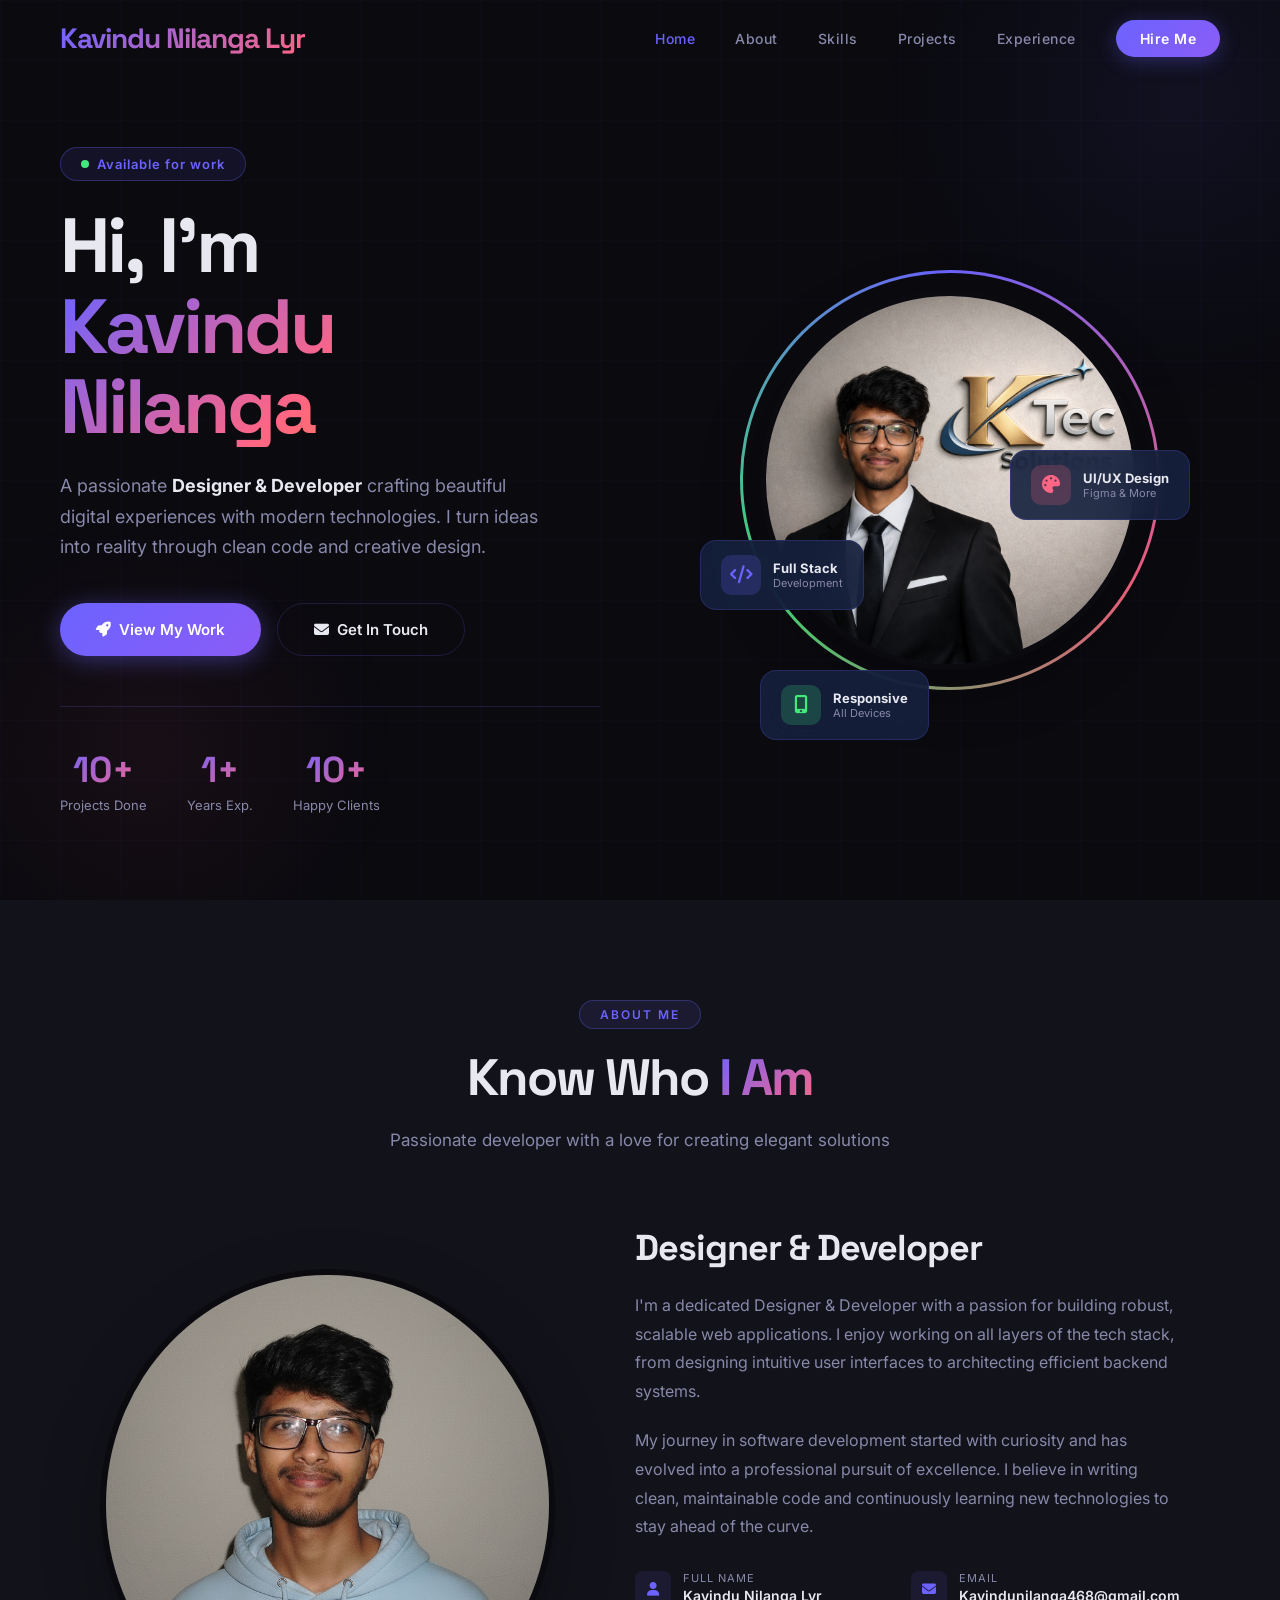
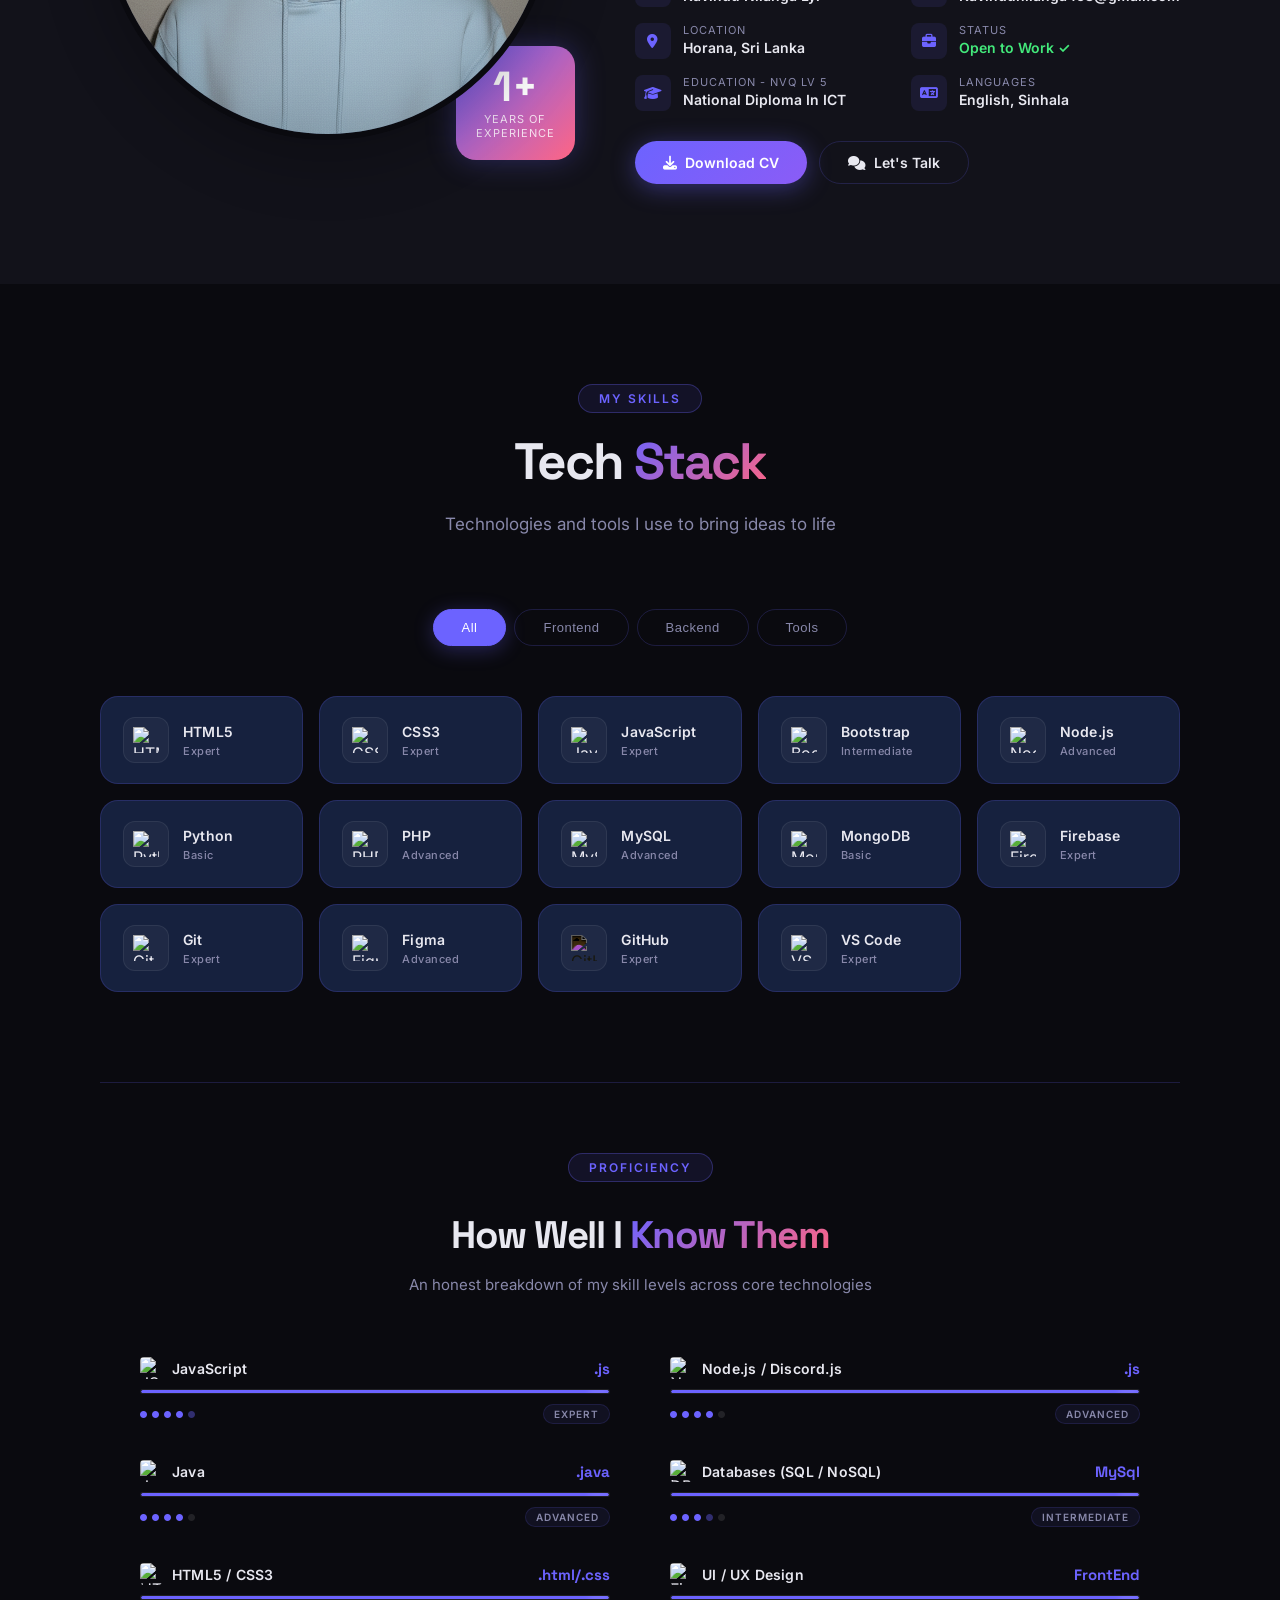
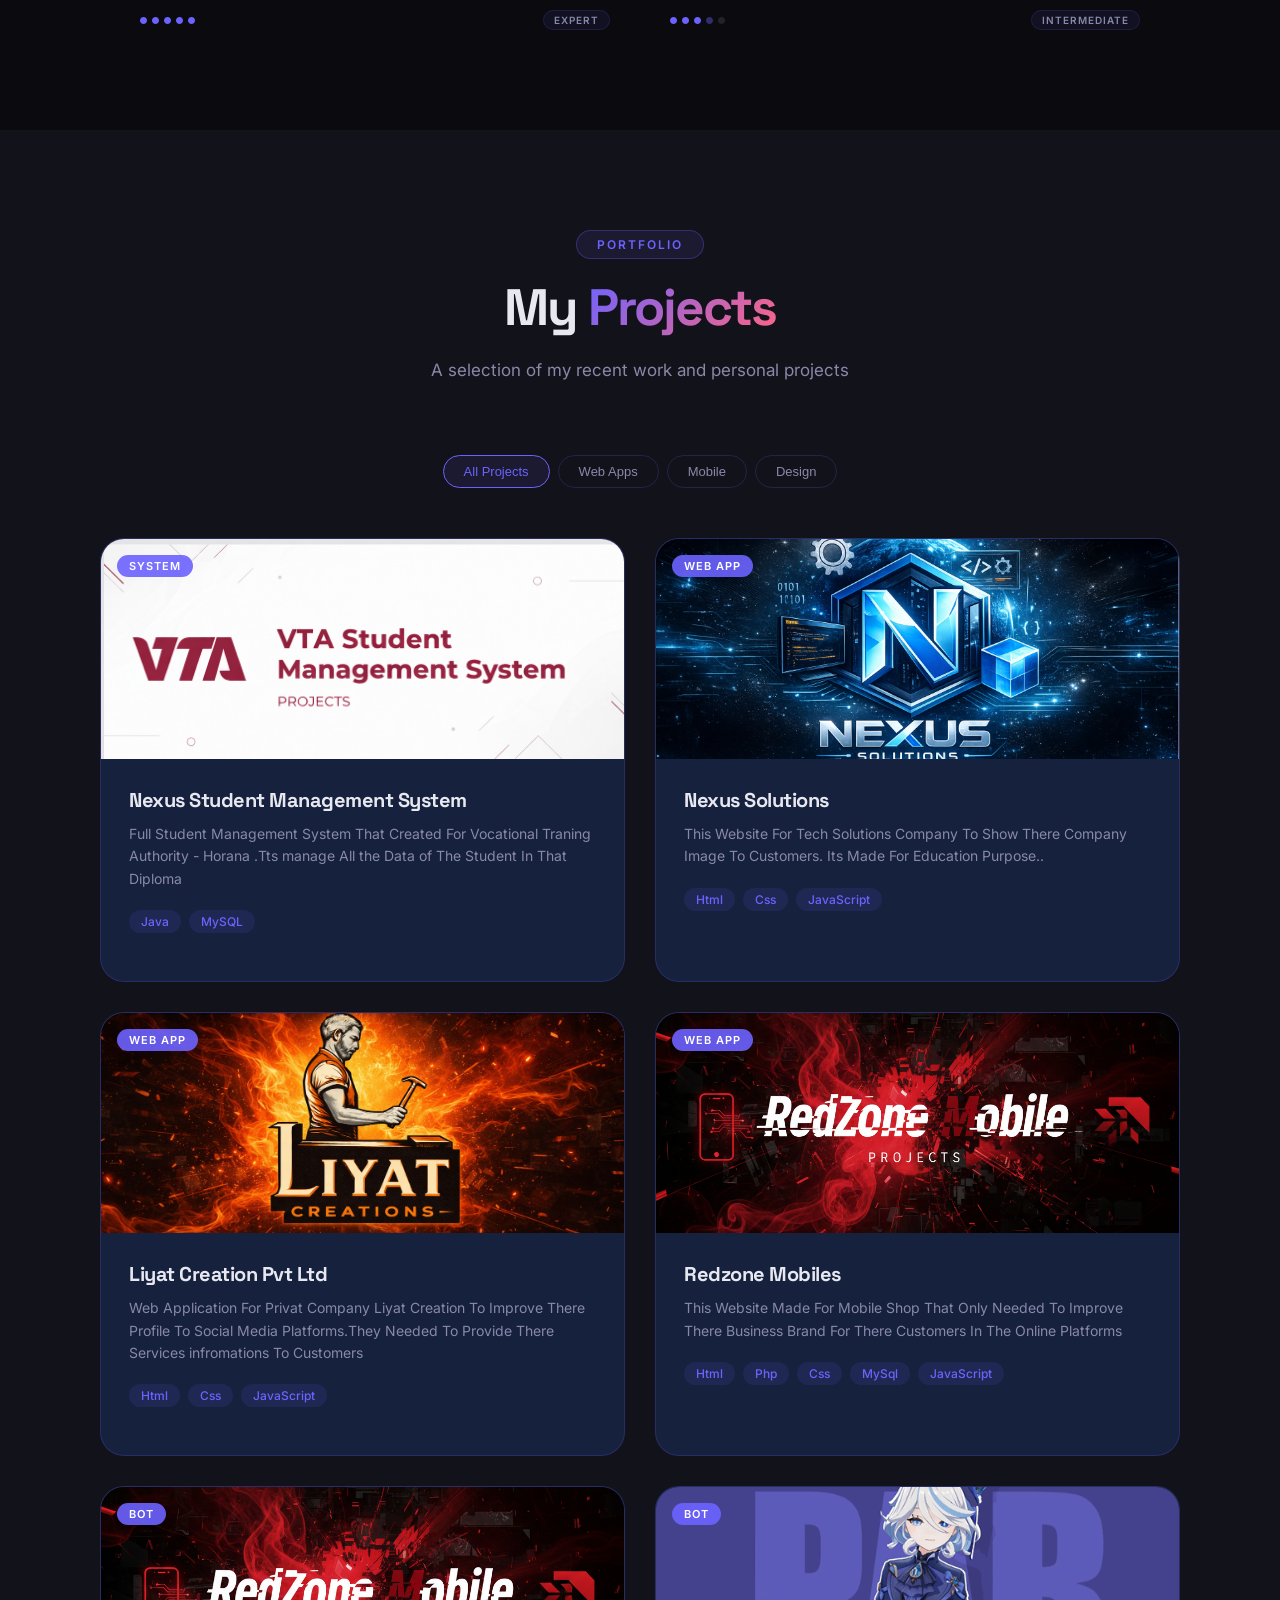
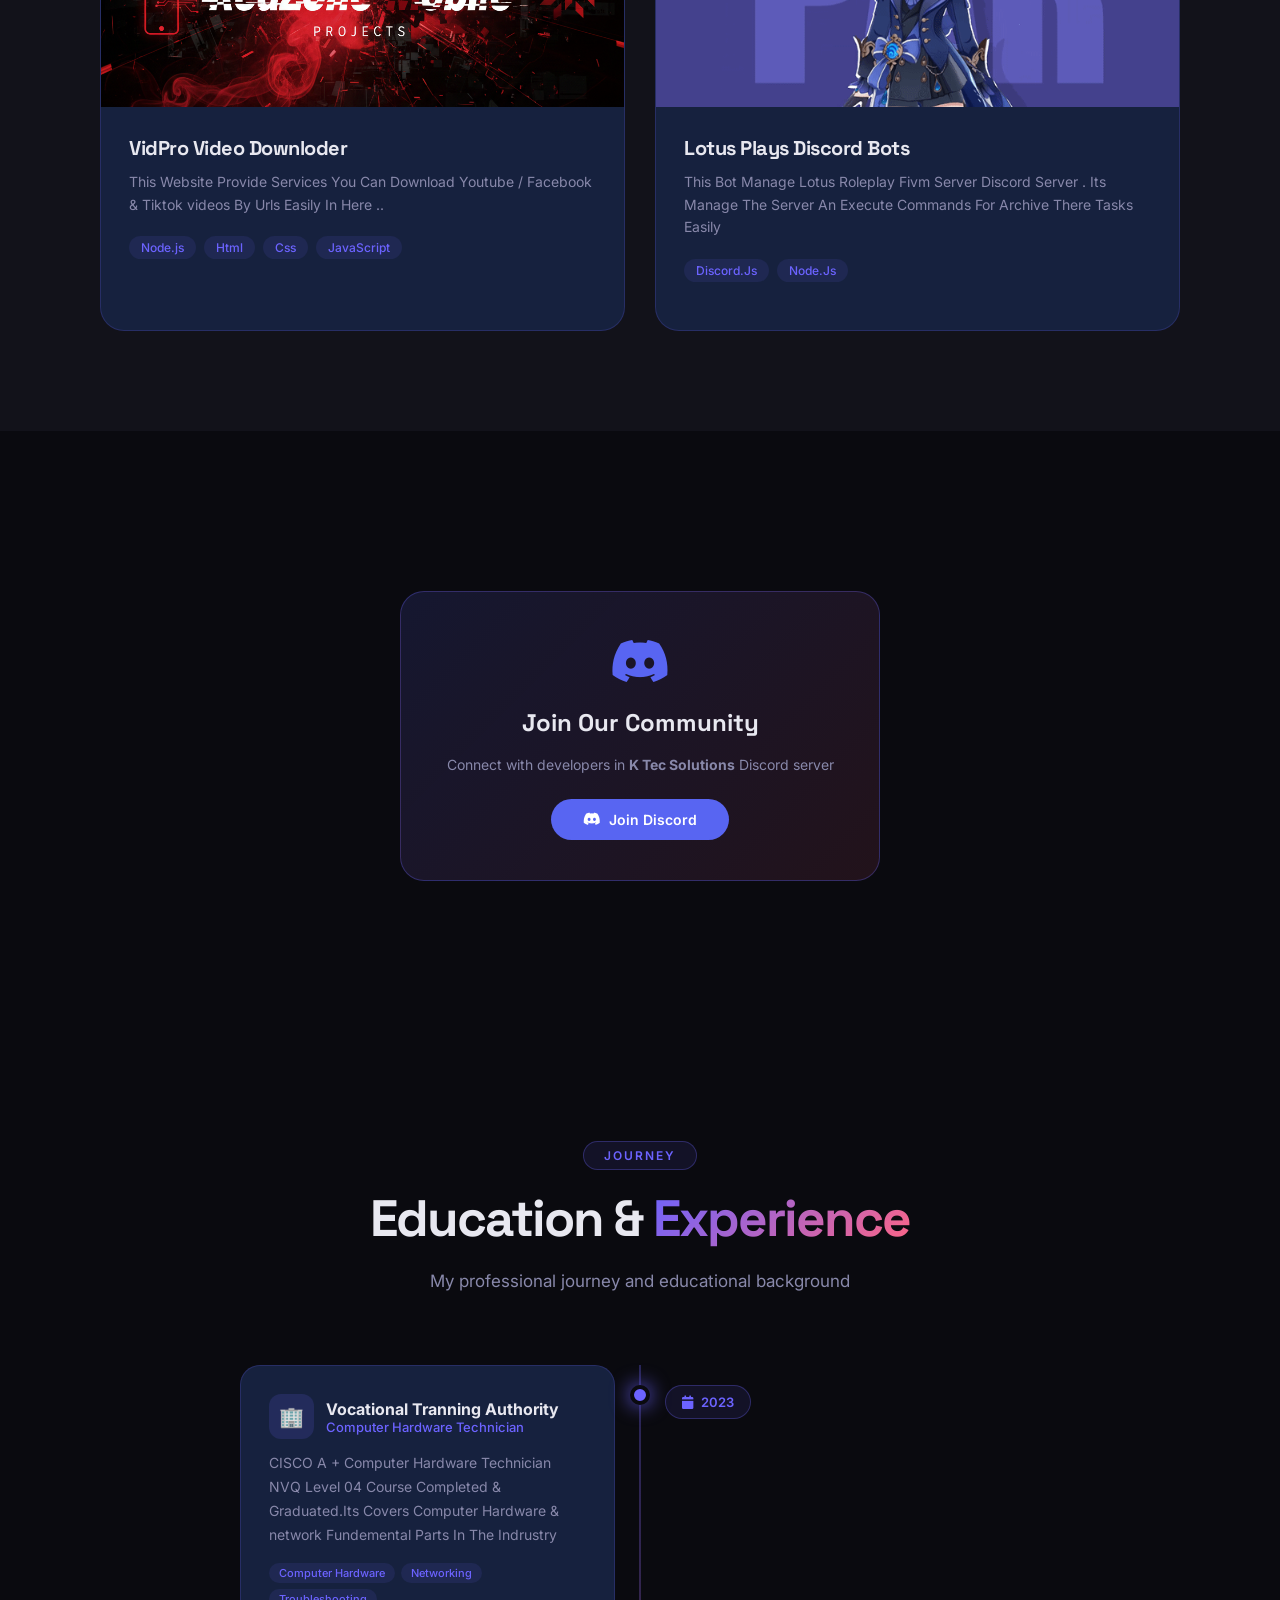
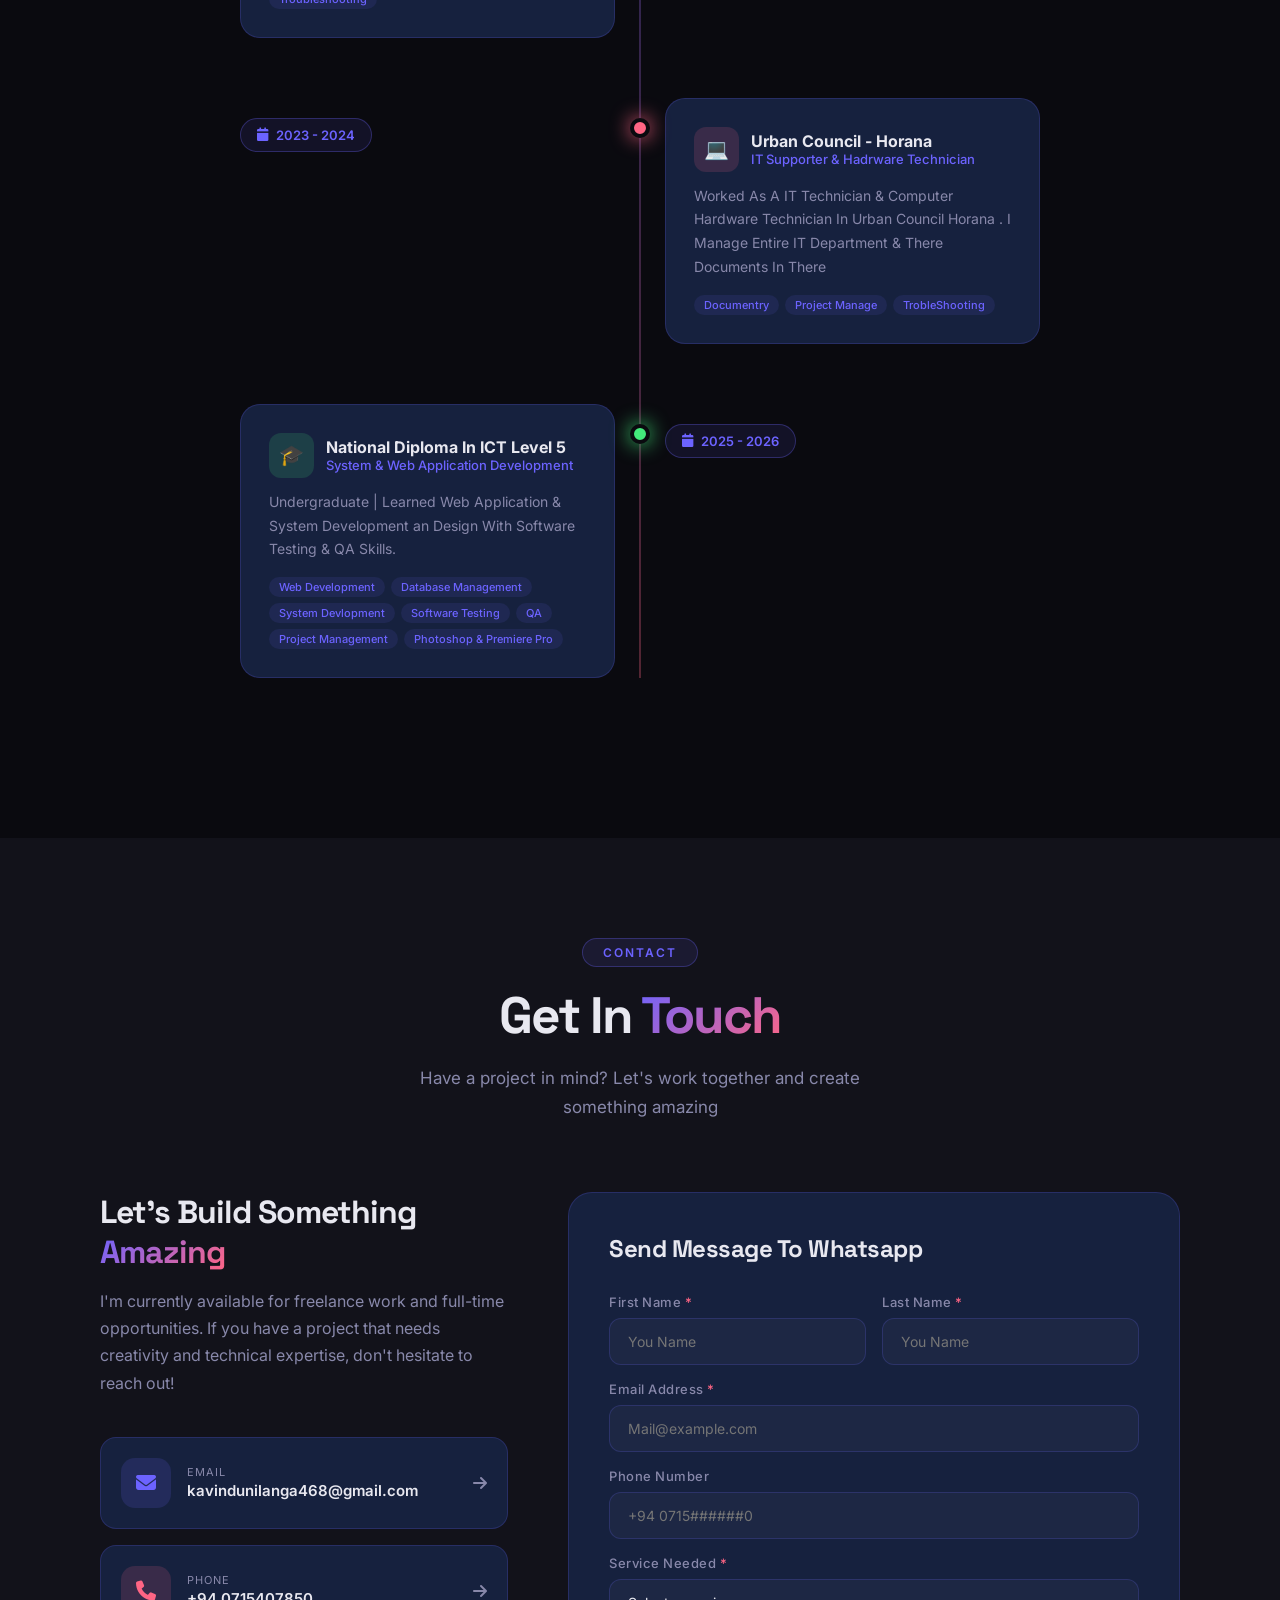
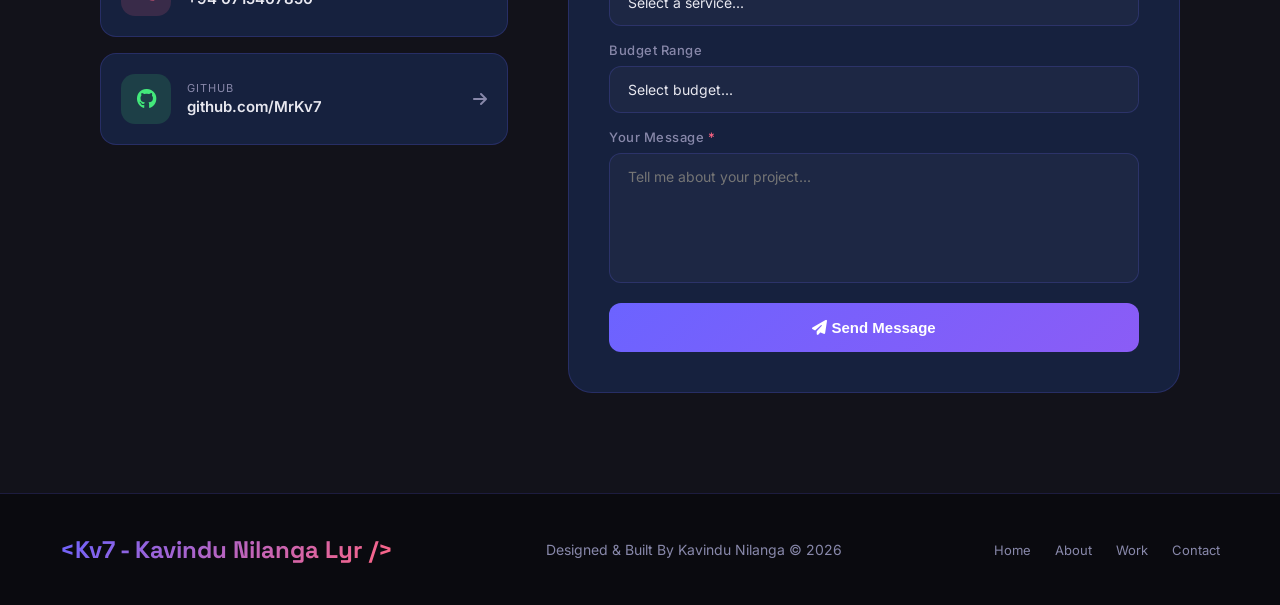
==== commit 6091b2da: "New Modification Add" ====
--- a/index.html
+++ b/index.html
@@ -4,7 +4,7 @@
     <meta charset="UTF-8">
     <meta name="viewport" content="width=device-width, initial-scale=1.0">
     <title>Portfolio | Full Stack Developer</title>
-    <link rel="Kts.png" href="Kts.png" type="image/x-icon">
+    <link rel="icon" href="Images/Kts.png" type="image/png">
     <link href="https://fonts.googleapis.com/css2?family=Inter:wght@300;400;500;600;700;800;900&family=Space+Grotesk:wght@300;400;500;600;700&display=swap" rel="stylesheet">
     <link rel="stylesheet" href="https://cdnjs.cloudflare.com/ajax/libs/font-awesome/6.4.0/css/all.min.css">
     <link rel="stylesheet" href="styles.css">
